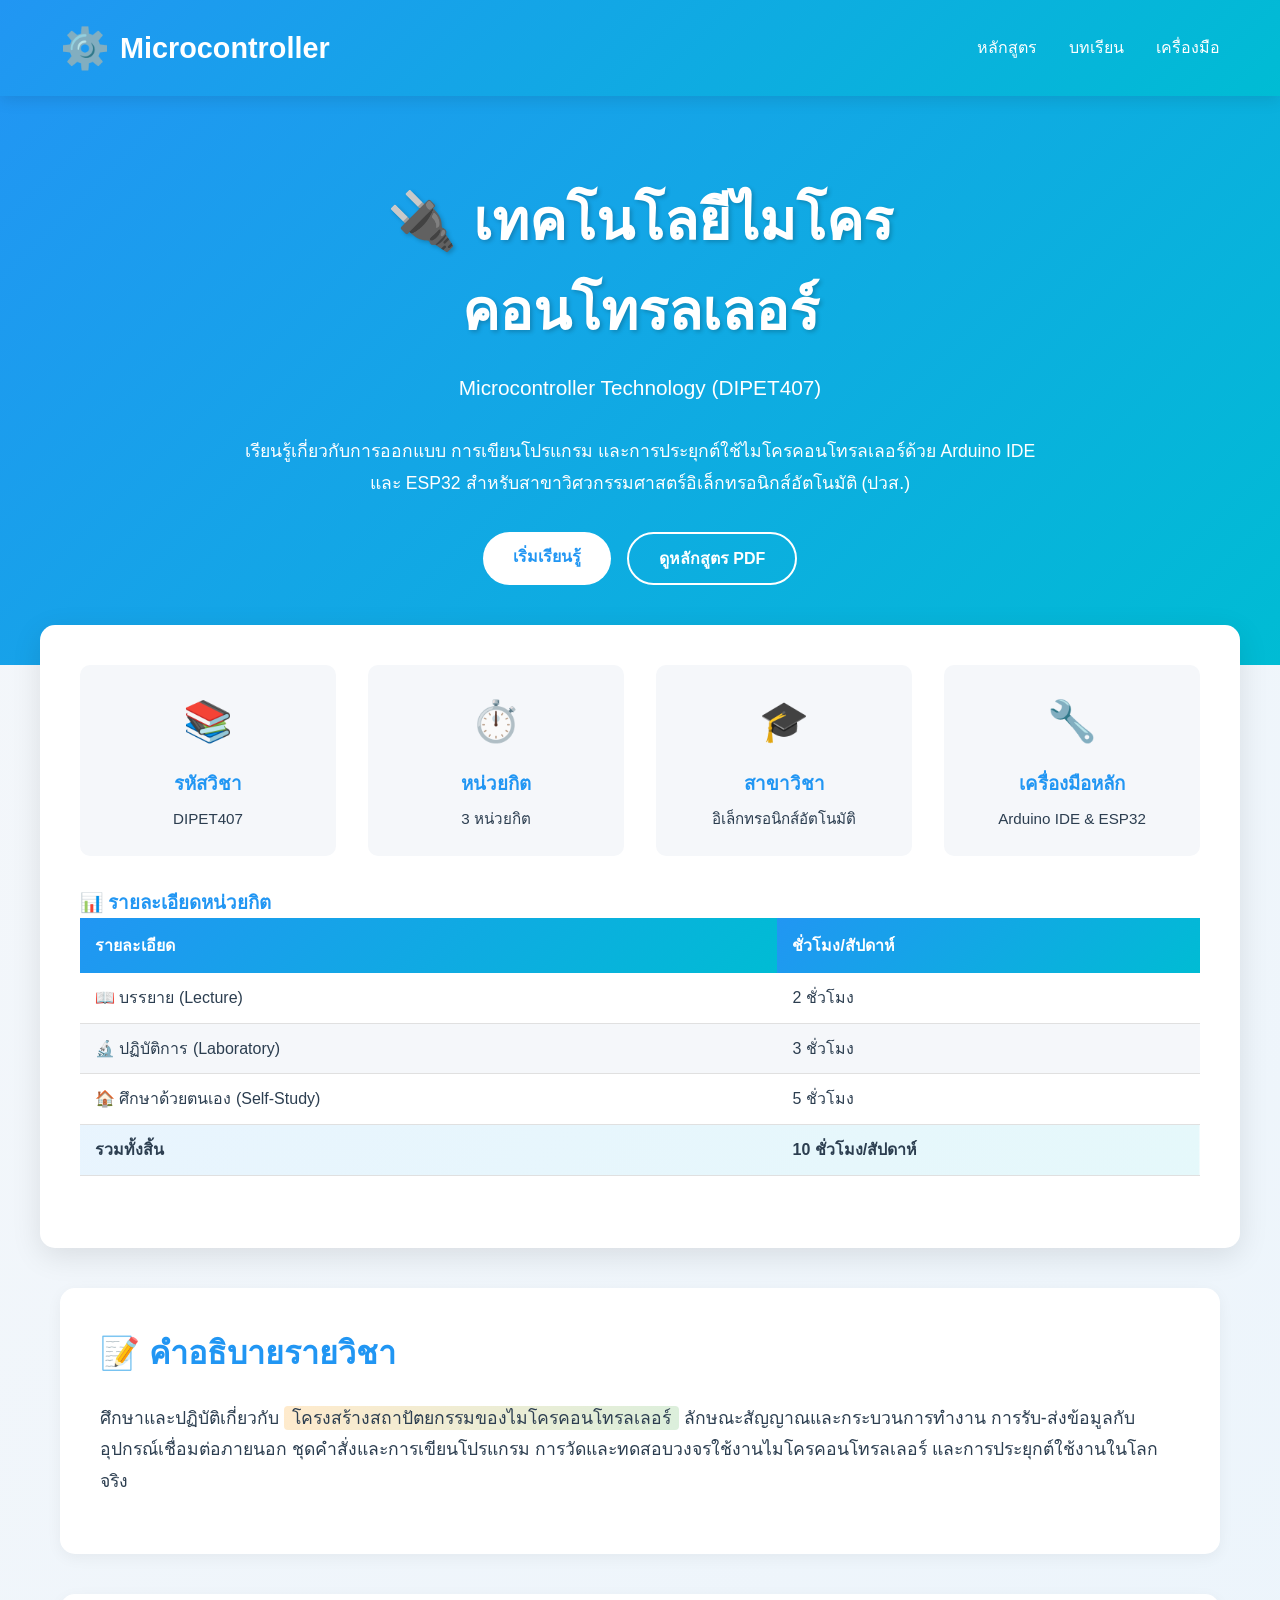
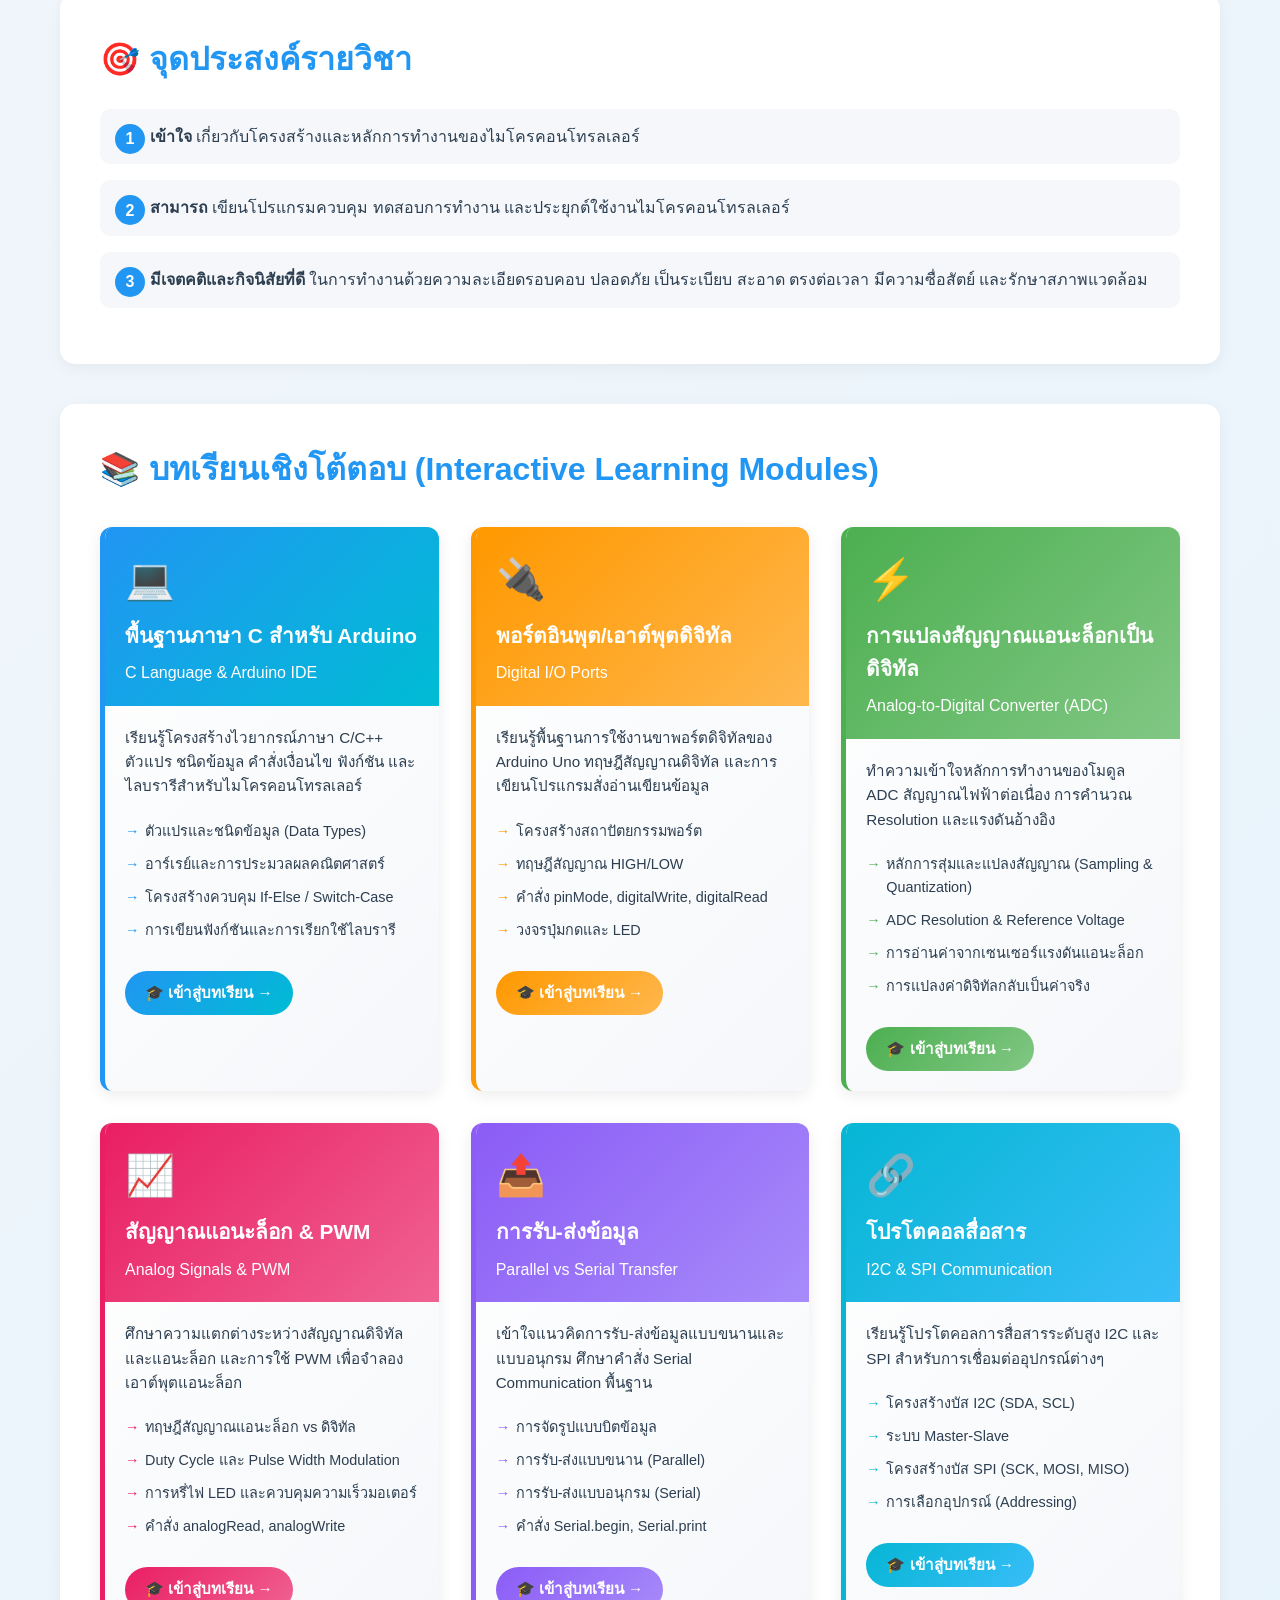
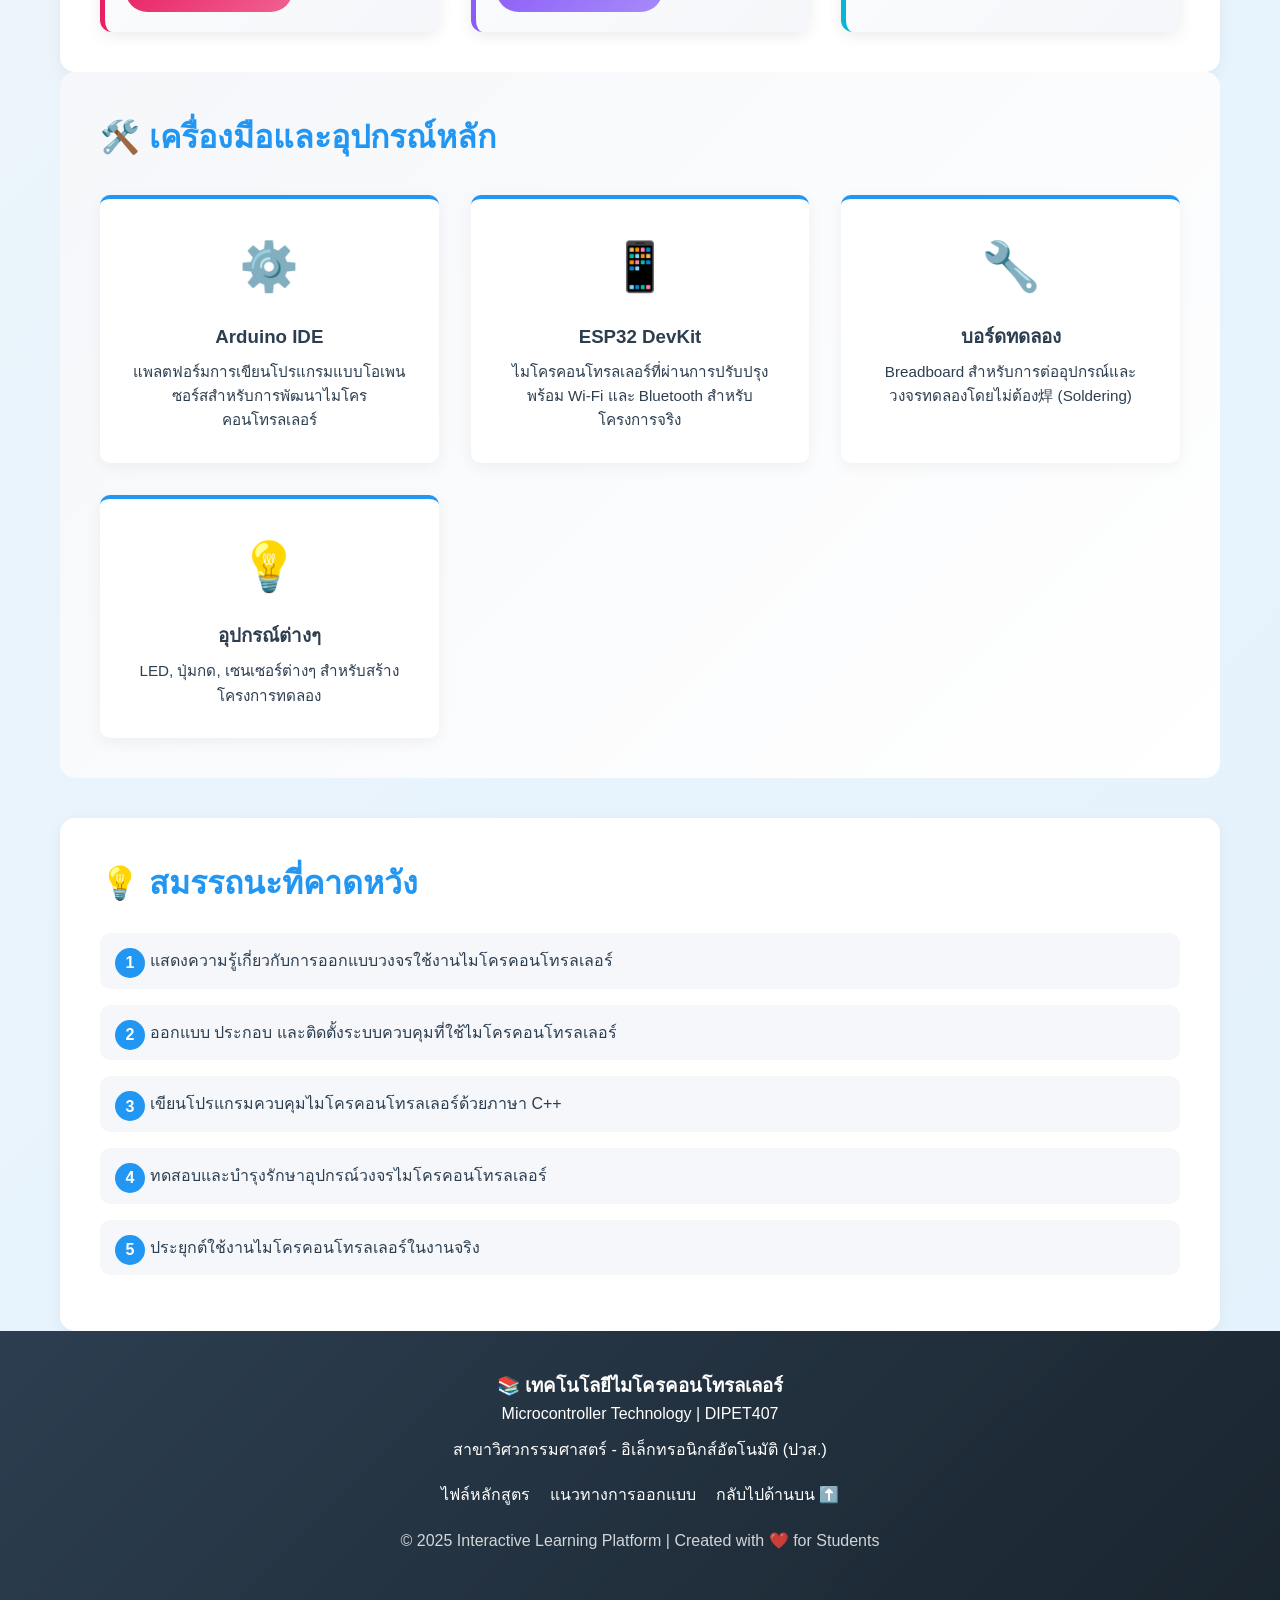
==== index.html @ 6e4a413e "Update root index.html with all modules, add vercel.json and untracked module files" ====
<!DOCTYPE html>
<html lang="th">
<head>
    <meta charset="UTF-8">
    <meta name="viewport" content="width=device-width, initial-scale=1.0">
    <title>เทคโนโลยีไมโครคอนโทรลเลอร์ - Microcontroller Technology</title>
    <style>
        * {
            margin: 0;
            padding: 0;
            box-sizing: border-box;
        }

        :root {
            --primary-color: #2196F3;
            --secondary-color: #FF9800;
            --tertiary-color: #4CAF50;
            --light-bg: #F5F7FA;
            --white: #FFFFFF;
            --dark-text: #2C3E50;
            --accent-1: #00BCD4;
            --accent-2: #E91E63;
        }

        body {
            font-family: 'Segoe UI', Tahoma, Geneva, Verdana, sans-serif;
            background: linear-gradient(135deg, #F5F7FA 0%, #E3F2FD 100%);
            color: var(--dark-text);
            line-height: 1.6;
            overflow-x: hidden;
        }

        /* Header Navigation */
        header {
            background: linear-gradient(135deg, var(--primary-color) 0%, var(--accent-1) 100%);
            color: var(--white);
            padding: 1rem 0;
            box-shadow: 0 4px 15px rgba(0, 0, 0, 0.1);
            position: sticky;
            top: 0;
            z-index: 100;
            animation: slideDown 0.6s ease-out;
        }

        @keyframes slideDown {
            from {
                opacity: 0;
                transform: translateY(-30px);
            }
            to {
                opacity: 1;
                transform: translateY(0);
            }
        }

        nav {
            max-width: 1200px;
            margin: 0 auto;
            padding: 0 20px;
            display: flex;
            justify-content: space-between;
            align-items: center;
        }

        .logo {
            font-size: 1.8rem;
            font-weight: bold;
            display: flex;
            align-items: center;
            gap: 10px;
        }

        .logo-icon {
            font-size: 2.5rem;
        }

        nav ul {
            list-style: none;
            display: flex;
            gap: 2rem;
        }

        nav a {
            color: var(--white);
            text-decoration: none;
            transition: opacity 0.3s ease;
            font-weight: 500;
        }

        nav a:hover {
            opacity: 0.8;
        }

        /* Hero Section */
        .hero {
            background: linear-gradient(135deg, var(--primary-color) 0%, var(--accent-1) 100%);
            color: var(--white);
            padding: 80px 20px;
            text-align: center;
            animation: fadeIn 0.8s ease-out;
        }

        @keyframes fadeIn {
            from {
                opacity: 0;
            }
            to {
                opacity: 1;
            }
        }

        .hero-content {
            max-width: 800px;
            margin: 0 auto;
        }

        .hero h1 {
            font-size: 3.5rem;
            margin-bottom: 1rem;
            text-shadow: 2px 2px 4px rgba(0, 0, 0, 0.2);
            animation: slideInUp 0.8s ease-out;
        }

        @keyframes slideInUp {
            from {
                opacity: 0;
                transform: translateY(30px);
            }
            to {
                opacity: 1;
                transform: translateY(0);
            }
        }

        .hero-subtitle {
            font-size: 1.3rem;
            margin-bottom: 2rem;
            opacity: 0.95;
            animation: slideInUp 0.8s ease-out 0.2s both;
        }

        .hero-description {
            font-size: 1.1rem;
            margin-bottom: 2rem;
            opacity: 0.9;
            animation: slideInUp 0.8s ease-out 0.4s both;
            line-height: 1.8;
        }

        .cta-buttons {
            display: flex;
            gap: 1rem;
            justify-content: center;
            flex-wrap: wrap;
            animation: slideInUp 0.8s ease-out 0.6s both;
        }

        .btn {
            padding: 12px 30px;
            font-size: 1rem;
            border: none;
            border-radius: 50px;
            cursor: pointer;
            text-decoration: none;
            font-weight: 600;
            transition: all 0.3s ease;
            display: inline-block;
        }

        .btn-primary {
            background: var(--white);
            color: var(--primary-color);
        }

        .btn-primary:hover {
            transform: translateY(-3px);
            box-shadow: 0 8px 20px rgba(0, 0, 0, 0.2);
        }

        .btn-secondary {
            background: transparent;
            color: var(--white);
            border: 2px solid var(--white);
        }

        .btn-secondary:hover {
            background: var(--white);
            color: var(--primary-color);
            transform: translateY(-3px);
        }

        /* Course Info Section */
        .course-info {
            max-width: 1200px;
            margin: -40px auto 40px;
            padding: 40px;
            background: var(--white);
            border-radius: 15px;
            box-shadow: 0 8px 30px rgba(0, 0, 0, 0.1);
            animation: slideInUp 0.8s ease-out 0.3s both;
        }

        .info-grid {
            display: grid;
            grid-template-columns: repeat(auto-fit, minmax(200px, 1fr));
            gap: 2rem;
            margin-bottom: 2rem;
        }

        .info-card {
            text-align: center;
            padding: 1.5rem;
            background: var(--light-bg);
            border-radius: 10px;
            transition: all 0.3s ease;
        }

        .info-card:hover {
            transform: translateY(-5px);
            box-shadow: 0 8px 20px rgba(33, 150, 243, 0.15);
        }

        .info-card-icon {
            font-size: 2.5rem;
            margin-bottom: 1rem;
        }

        .info-card h3 {
            color: var(--primary-color);
            margin-bottom: 0.5rem;
        }

        .info-card p {
            color: var(--dark-text);
            font-size: 0.95rem;
        }

        /* Course Description */
        .course-description {
            background: var(--white);
            padding: 40px;
            margin-bottom: 40px;
            border-radius: 15px;
            box-shadow: 0 4px 15px rgba(0, 0, 0, 0.05);
            animation: slideInUp 0.8s ease-out 0.4s both;
        }

        .section-title {
            font-size: 2rem;
            color: var(--primary-color);
            margin-bottom: 1.5rem;
            display: flex;
            align-items: center;
            gap: 10px;
        }

        .course-description p {
            font-size: 1.1rem;
            line-height: 1.8;
            margin-bottom: 1rem;
            color: var(--dark-text);
        }

        .highlight {
            background: linear-gradient(120deg, rgba(255, 152, 0, 0.2), rgba(76, 175, 80, 0.2));
            padding: 2px 8px;
            border-radius: 4px;
            font-weight: 500;
        }

        /* Credit Table */
        .credit-table {
            width: 100%;
            margin-bottom: 2rem;
            border-collapse: collapse;
            background: var(--white);
        }

        .credit-table th {
            background: linear-gradient(135deg, var(--primary-color) 0%, var(--accent-1) 100%);
            color: var(--white);
            padding: 15px;
            text-align: left;
            font-weight: 600;
        }

        .credit-table td {
            padding: 12px 15px;
            border-bottom: 1px solid #E0E0E0;
        }

        .credit-table tr:hover {
            background: var(--light-bg);
        }

        .credit-table tr:nth-child(even) {
            background: var(--light-bg);
        }

        /* Modules Section */
        .modules-section {
            background: var(--white);
            padding: 40px;
            border-radius: 15px;
            box-shadow: 0 4px 15px rgba(0, 0, 0, 0.05);
            animation: slideInUp 0.8s ease-out 0.5s both;
        }

        .modules-grid {
            display: grid;
            grid-template-columns: repeat(auto-fit, minmax(280px, 1fr));
            gap: 2rem;
            margin-top: 2rem;
        }

        .module-card {
            background: linear-gradient(135deg, var(--white) 0%, var(--light-bg) 100%);
            border-radius: 12px;
            overflow: hidden;
            box-shadow: 0 4px 15px rgba(0, 0, 0, 0.08);
            transition: all 0.3s ease;
            border-left: 5px solid var(--primary-color);
        }

        .module-card:nth-child(2) {
            border-left-color: var(--secondary-color);
        }

        .module-card:nth-child(3) {
            border-left-color: var(--tertiary-color);
        }

        .module-card:nth-child(4) {
            border-left-color: var(--accent-2);
        }

        .module-card:nth-child(5) {
            border-left-color: #8b5cf6;
        }

        .module-card:nth-child(6) {
            border-left-color: #06b6d4;
        }

        .module-card:hover {
            transform: translateY(-10px);
            box-shadow: 0 12px 30px rgba(0, 0, 0, 0.15);
        }

        .module-header {
            padding: 20px;
            background: linear-gradient(135deg, var(--primary-color) 0%, var(--accent-1) 100%);
            color: var(--white);
        }

        .module-card:nth-child(2) .module-header {
            background: linear-gradient(135deg, var(--secondary-color) 0%, #FFB74D 100%);
        }

        .module-card:nth-child(3) .module-header {
            background: linear-gradient(135deg, var(--tertiary-color) 0%, #81C784 100%);
        }

        .module-card:nth-child(4) .module-header {
            background: linear-gradient(135deg, var(--accent-2) 0%, #F06292 100%);
        }

        .module-card:nth-child(5) .module-header {
            background: linear-gradient(135deg, #8b5cf6 0%, #a78bfa 100%);
        }

        .module-card:nth-child(6) .module-header {
            background: linear-gradient(135deg, #06b6d4 0%, #38bdf8 100%);
        }

        .module-icon {
            font-size: 2.5rem;
            margin-bottom: 0.5rem;
        }

        .module-header h3 {
            font-size: 1.3rem;
            margin-bottom: 0.5rem;
        }

        .module-body {
            padding: 20px;
        }

        .module-description {
            color: var(--dark-text);
            margin-bottom: 1rem;
            font-size: 0.95rem;
            line-height: 1.6;
        }

        .module-topics {
            list-style: none;
            margin-bottom: 1.5rem;
        }

        .module-topics li {
            padding: 5px 0;
            color: var(--dark-text);
            font-size: 0.9rem;
            padding-left: 20px;
            position: relative;
        }

        .module-topics li:before {
            content: "→";
            position: absolute;
            left: 0;
            color: var(--primary-color);
            font-weight: bold;
        }

        .module-card:nth-child(2) .module-topics li:before {
            color: var(--secondary-color);
        }

        .module-card:nth-child(3) .module-topics li:before {
            color: var(--tertiary-color);
        }

        .module-card:nth-child(4) .module-topics li:before {
            color: var(--accent-2);
        }

        .module-card:nth-child(5) .module-topics li:before {
            color: #8b5cf6;
        }

        .module-card:nth-child(6) .module-topics li:before {
            color: #06b6d4;
        }

        .module-link {
            display: inline-block;
            padding: 10px 20px;
            background: linear-gradient(135deg, var(--primary-color) 0%, var(--accent-1) 100%);
            color: var(--white);
            text-decoration: none;
            border-radius: 25px;
            transition: all 0.3s ease;
            font-weight: 600;
            font-size: 0.95rem;
        }

        .module-card:nth-child(2) .module-link {
            background: linear-gradient(135deg, var(--secondary-color) 0%, #FFB74D 100%);
        }

        .module-card:nth-child(3) .module-link {
            background: linear-gradient(135deg, var(--tertiary-color) 0%, #81C784 100%);
        }

        .module-card:nth-child(4) .module-link {
            background: linear-gradient(135deg, var(--accent-2) 0%, #F06292 100%);
        }

        .module-card:nth-child(5) .module-link {
            background: linear-gradient(135deg, #8b5cf6 0%, #a78bfa 100%);
        }

        .module-card:nth-child(6) .module-link {
            background: linear-gradient(135deg, #06b6d4 0%, #38bdf8 100%);
        }

        .module-link:hover {
            transform: translateX(5px);
            box-shadow: 0 5px 15px rgba(0, 0, 0, 0.2);
        }

        /* Objectives Section */
        .objectives-section {
            background: var(--white);
            padding: 40px;
            margin-bottom: 40px;
            border-radius: 15px;
            box-shadow: 0 4px 15px rgba(0, 0, 0, 0.05);
            animation: slideInUp 0.8s ease-out 0.6s both;
        }

        .objectives-list {
            list-style: none;
        }

        .objectives-list li {
            padding: 15px;
            margin-bottom: 1rem;
            background: var(--light-bg);
            border-radius: 10px;
            padding-left: 50px;
            position: relative;
            transition: all 0.3s ease;
        }

        .objectives-list li:hover {
            background: #E1F5FE;
            transform: translateX(10px);
        }

        .objectives-list li:before {
            content: counter(item);
            counter-increment: item;
            position: absolute;
            left: 15px;
            top: 15px;
            background: var(--primary-color);
            color: var(--white);
            width: 30px;
            height: 30px;
            border-radius: 50%;
            display: flex;
            align-items: center;
            justify-content: center;
            font-weight: bold;
        }

        .objectives-list {
            counter-reset: item;
        }

        /* Tools Section */
        .tools-section {
            background: linear-gradient(135deg, var(--light-bg) 0%, var(--white) 100%);
            padding: 40px;
            border-radius: 15px;
            margin-bottom: 40px;
            animation: slideInUp 0.8s ease-out 0.7s both;
        }

        .tools-grid {
            display: grid;
            grid-template-columns: repeat(auto-fit, minmax(250px, 1fr));
            gap: 2rem;
            margin-top: 2rem;
        }

        .tool-item {
            background: var(--white);
            padding: 30px;
            border-radius: 10px;
            text-align: center;
            box-shadow: 0 4px 15px rgba(0, 0, 0, 0.05);
            transition: all 0.3s ease;
            border-top: 4px solid var(--primary-color);
        }

        .tool-item:hover {
            transform: translateY(-8px);
            box-shadow: 0 12px 30px rgba(33, 150, 243, 0.2);
        }

        .tool-icon {
            font-size: 3rem;
            margin-bottom: 1rem;
        }

        .tool-item h3 {
            color: var(--dark-text);
            margin-bottom: 0.5rem;
        }

        .tool-item p {
            color: var(--dark-text);
            font-size: 0.95rem;
        }

        /* Footer */
        footer {
            background: linear-gradient(135deg, var(--dark-text) 0%, #1A252F 100%);
            color: var(--white);
            padding: 40px 20px;
            text-align: center;
            animation: slideUp 0.6s ease-out 0.8s both;
        }

        @keyframes slideUp {
            from {
                opacity: 0;
                transform: translateY(30px);
            }
            to {
                opacity: 1;
                transform: translateY(0);
            }
        }

        .footer-content {
            max-width: 1200px;
            margin: 0 auto;
        }

        .footer-content p {
            margin-bottom: 10px;
        }

        .footer-links {
            margin-top: 20px;
            display: flex;
            gap: 20px;
            justify-content: center;
            flex-wrap: wrap;
        }

        .footer-links a {
            color: var(--white);
            text-decoration: none;
            transition: opacity 0.3s ease;
        }

        .footer-links a:hover {
            opacity: 0.7;
        }

        /* Pulse Animation for CTA */
        @keyframes pulse {
            0% {
                box-shadow: 0 0 0 0 rgba(33, 150, 243, 0.7);
            }
            70% {
                box-shadow: 0 0 0 10px rgba(33, 150, 243, 0);
            }
            100% {
                box-shadow: 0 0 0 0 rgba(33, 150, 243, 0);
            }
        }

        /* Responsive Design */
        @media (max-width: 768px) {
            .hero h1 {
                font-size: 2.5rem;
            }

            .hero-subtitle {
                font-size: 1.1rem;
            }

            nav ul {
                gap: 1rem;
            }

            .cta-buttons {
                flex-direction: column;
                align-items: center;
            }

            .btn {
                width: 100%;
                max-width: 300px;
            }

            .course-info {
                margin: -30px 20px 30px;
                padding: 20px;
            }

            .info-grid {
                grid-template-columns: 1fr;
                gap: 1rem;
            }

            .credit-table {
                font-size: 0.9rem;
            }

            .credit-table th,
            .credit-table td {
                padding: 10px;
            }

            .modules-grid {
                grid-template-columns: 1fr;
            }

            .module-card {
                margin-bottom: 1rem;
            }

            .section-title {
                font-size: 1.5rem;
            }

            .hero {
                padding: 50px 20px;
            }

            .course-description,
            .modules-section,
            .objectives-section,
            .tools-section {
                padding: 20px;
            }
        }

        @media (max-width: 480px) {
            .hero h1 {
                font-size: 2rem;
            }

            .logo {
                font-size: 1.3rem;
            }

            .logo-icon {
                font-size: 1.8rem;
            }

            nav ul {
                gap: 0.5rem;
                font-size: 0.9rem;
            }

            .hero-description {
                font-size: 1rem;
            }

            .info-grid {
                grid-template-columns: 1fr;
            }

            .modules-grid {
                grid-template-columns: 1fr;
            }

            .tools-grid {
                grid-template-columns: 1fr;
            }

            .section-title {
                font-size: 1.3rem;
            }
        }

        /* Loading Animation */
        @keyframes float {
            0%, 100% {
                transform: translateY(0px);
            }
            50% {
                transform: translateY(-20px);
            }
        }

        .floating {
            animation: float 3s ease-in-out infinite;
        }
    </style>
</head>
<body>
    <!-- Header Navigation -->
    <header>
        <nav>
            <div class="logo">
                <span class="logo-icon">⚙️</span>
                <span>Microcontroller</span>
            </div>
            <ul>
                <li><a href="#courses">หลักสูตร</a></li>
                <li><a href="#modules">บทเรียน</a></li>
                <li><a href="#tools">เครื่องมือ</a></li>
            </ul>
        </nav>
    </header>

    <!-- Hero Section -->
    <section class="hero">
        <div class="hero-content">
            <h1>🔌 เทคโนโลยีไมโครคอนโทรลเลอร์</h1>
            <p class="hero-subtitle">Microcontroller Technology (DIPET407)</p>
            <p class="hero-description">
                เรียนรู้เกี่ยวกับการออกแบบ การเขียนโปรแกรม และการประยุกต์ใช้ไมโครคอนโทรลเลอร์ด้วย Arduino IDE และ ESP32 สำหรับสาขาวิศวกรรมศาสตร์อิเล็กทรอนิกส์อัตโนมัติ (ปวส.)
            </p>
            <div class="cta-buttons">
                <a href="#modules" class="btn btn-primary">เริ่มเรียนรู้</a>
                <a href="Couse.pdf" class="btn btn-secondary">ดูหลักสูตร PDF</a>
            </div>
        </div>
    </section>

    <!-- Course Info Card -->
    <section class="course-info" id="courses">
        <div class="info-grid">
            <div class="info-card">
                <div class="info-card-icon">📚</div>
                <h3>รหัสวิชา</h3>
                <p>DIPET407</p>
            </div>
            <div class="info-card">
                <div class="info-card-icon">⏱️</div>
                <h3>หน่วยกิต</h3>
                <p>3 หน่วยกิต</p>
            </div>
            <div class="info-card">
                <div class="info-card-icon">🎓</div>
                <h3>สาขาวิชา</h3>
                <p>อิเล็กทรอนิกส์อัตโนมัติ</p>
            </div>
            <div class="info-card">
                <div class="info-card-icon">🔧</div>
                <h3>เครื่องมือหลัก</h3>
                <p>Arduino IDE & ESP32</p>
            </div>
        </div>

        <!-- Credit Table -->
        <h3 style="margin-top: 2rem; color: var(--primary-color);">📊 รายละเอียดหน่วยกิต</h3>
        <table class="credit-table">
            <thead>
                <tr>
                    <th>รายละเอียด</th>
                    <th>ชั่วโมง/สัปดาห์</th>
                </tr>
            </thead>
            <tbody>
                <tr>
                    <td>📖 บรรยาย (Lecture)</td>
                    <td>2 ชั่วโมง</td>
                </tr>
                <tr>
                    <td>🔬 ปฏิบัติการ (Laboratory)</td>
                    <td>3 ชั่วโมง</td>
                </tr>
                <tr>
                    <td>🏠 ศึกษาด้วยตนเอง (Self-Study)</td>
                    <td>5 ชั่วโมง</td>
                </tr>
                <tr style="font-weight: bold; background: linear-gradient(135deg, rgba(33, 150, 243, 0.1) 0%, rgba(0, 188, 212, 0.1) 100%);">
                    <td>รวมทั้งสิ้น</td>
                    <td>10 ชั่วโมง/สัปดาห์</td>
                </tr>
            </tbody>
        </table>
    </section>

    <!-- Course Description -->
    <div style="max-width: 1200px; margin: 0 auto; padding: 0 20px;">
        <section class="course-description">
            <h2 class="section-title">📝 คำอธิบายรายวิชา</h2>
            <p>
                ศึกษาและปฏิบัติเกี่ยวกับ <span class="highlight">โครงสร้างสถาปัตยกรรมของไมโครคอนโทรลเลอร์</span> ลักษณะสัญญาณและกระบวนการทำงาน การรับ-ส่งข้อมูลกับอุปกรณ์เชื่อมต่อภายนอก ชุดคำสั่งและการเขียนโปรแกรม การวัดและทดสอบวงจรใช้งานไมโครคอนโทรลเลอร์ และการประยุกต์ใช้งานในโลกจริง
            </p>
        </section>

        <!-- Course Objectives -->
        <section class="objectives-section">
            <h2 class="section-title">🎯 จุดประสงค์รายวิชา</h2>
            <ul class="objectives-list">
                <li><strong>เข้าใจ</strong> เกี่ยวกับโครงสร้างและหลักการทำงานของไมโครคอนโทรลเลอร์</li>
                <li><strong>สามารถ</strong> เขียนโปรแกรมควบคุม ทดสอบการทำงาน และประยุกต์ใช้งานไมโครคอนโทรลเลอร์</li>
                <li><strong>มีเจตคติและกิจนิสัยที่ดี</strong> ในการทำงานด้วยความละเอียดรอบคอบ ปลอดภัย เป็นระเบียบ สะอาด ตรงต่อเวลา มีความซื่อสัตย์ และรักษาสภาพแวดล้อม</li>
            </ul>
        </section>

        <!-- Learning Modules -->
        <section class="modules-section" id="modules">
            <h2 class="section-title">📚 บทเรียนเชิงโต้ตอบ (Interactive Learning Modules)</h2>
            <div class="modules-grid">
                <!-- Module 1 -->
                <div class="module-card">
                    <div class="module-header">
                        <div class="module-icon">💻</div>
                        <h3>พื้นฐานภาษา C สำหรับ Arduino</h3>
                        <p>C Language & Arduino IDE</p>
                    </div>
                    <div class="module-body">
                        <p class="module-description">เรียนรู้โครงสร้างไวยากรณ์ภาษา C/C++ ตัวแปร ชนิดข้อมูล คำสั่งเงื่อนไข ฟังก์ชัน และไลบรารีสำหรับไมโครคอนโทรลเลอร์</p>
                        <ul class="module-topics">
                            <li>ตัวแปรและชนิดข้อมูล (Data Types)</li>
                            <li>อาร์เรย์และการประมวลผลคณิตศาสตร์</li>
                            <li>โครงสร้างควบคุม If-Else / Switch-Case</li>
                            <li>การเขียนฟังก์ชันและการเรียกใช้ไลบรารี</li>
                        </ul>
                        <a href="C_And_Arduino/index.html" class="module-link">🎓 เข้าสู่บทเรียน →</a>
                    </div>
                </div>

                <!-- Module 2 -->
                <div class="module-card">
                    <div class="module-header">
                        <div class="module-icon">🔌</div>
                        <h3>พอร์ตอินพุต/เอาต์พุตดิจิทัล</h3>
                        <p>Digital I/O Ports</p>
                    </div>
                    <div class="module-body">
                        <p class="module-description">เรียนรู้พื้นฐานการใช้งานขาพอร์ตดิจิทัลของ Arduino Uno ทฤษฎีสัญญาณดิจิทัล และการเขียนโปรแกรมสั่งอ่านเขียนข้อมูล</p>
                        <ul class="module-topics">
                            <li>โครงสร้างสถาปัตยกรรมพอร์ต</li>
                            <li>ทฤษฎีสัญญาณ HIGH/LOW</li>
                            <li>คำสั่ง pinMode, digitalWrite, digitalRead</li>
                            <li>วงจรปุ่มกดและ LED</li>
                        </ul>
                        <a href="IOPorts/index.html" class="module-link">🎓 เข้าสู่บทเรียน →</a>
                    </div>
                </div>

                <!-- Module 3 -->
                <div class="module-card">
                    <div class="module-header">
                        <div class="module-icon">⚡</div>
                        <h3>การแปลงสัญญาณแอนะล็อกเป็นดิจิทัล</h3>
                        <p>Analog-to-Digital Converter (ADC)</p>
                    </div>
                    <div class="module-body">
                        <p class="module-description">ทำความเข้าใจหลักการทำงานของโมดูล ADC สัญญาณไฟฟ้าต่อเนื่อง การคำนวณ Resolution และแรงดันอ้างอิง</p>
                        <ul class="module-topics">
                            <li>หลักการสุ่มและแปลงสัญญาณ (Sampling & Quantization)</li>
                            <li>ADC Resolution & Reference Voltage</li>
                            <li>การอ่านค่าจากเซนเซอร์แรงดันแอนะล็อก</li>
                            <li>การแปลงค่าดิจิทัลกลับเป็นค่าจริง</li>
                        </ul>
                        <a href="ADC/index.html" class="module-link">🎓 เข้าสู่บทเรียน →</a>
                    </div>
                </div>

                <!-- Module 4 -->
                <div class="module-card">
                    <div class="module-header">
                        <div class="module-icon">📈</div>
                        <h3>สัญญาณแอนะล็อก & PWM</h3>
                        <p>Analog Signals & PWM</p>
                    </div>
                    <div class="module-body">
                        <p class="module-description">ศึกษาความแตกต่างระหว่างสัญญาณดิจิทัลและแอนะล็อก และการใช้ PWM เพื่อจำลองเอาต์พุตแอนะล็อก</p>
                        <ul class="module-topics">
                            <li>ทฤษฎีสัญญาณแอนะล็อก vs ดิจิทัล</li>
                            <li>Duty Cycle และ Pulse Width Modulation</li>
                            <li>การหรี่ไฟ LED และควบคุมความเร็วมอเตอร์</li>
                            <li>คำสั่ง analogRead, analogWrite</li>
                        </ul>
                        <a href="AnalogPWM/index.html" class="module-link">🎓 เข้าสู่บทเรียน →</a>
                    </div>
                </div>

                <!-- Module 5 -->
                <div class="module-card">
                    <div class="module-header">
                        <div class="module-icon">📤</div>
                        <h3>การรับ-ส่งข้อมูล</h3>
                        <p>Parallel vs Serial Transfer</p>
                    </div>
                    <div class="module-body">
                        <p class="module-description">เข้าใจแนวคิดการรับ-ส่งข้อมูลแบบขนานและแบบอนุกรม ศึกษาคำสั่ง Serial Communication พื้นฐาน</p>
                        <ul class="module-topics">
                            <li>การจัดรูปแบบบิตข้อมูล</li>
                            <li>การรับ-ส่งแบบขนาน (Parallel)</li>
                            <li>การรับ-ส่งแบบอนุกรม (Serial)</li>
                            <li>คำสั่ง Serial.begin, Serial.print</li>
                        </ul>
                        <a href="DataTransfer/index.html" class="module-link">🎓 เข้าสู่บทเรียน →</a>
                    </div>
                </div>

                <!-- Module 6 -->
                <div class="module-card">
                    <div class="module-header">
                        <div class="module-icon">🔗</div>
                        <h3>โปรโตคอลสื่อสาร</h3>
                        <p>I2C & SPI Communication</p>
                    </div>
                    <div class="module-body">
                        <p class="module-description">เรียนรู้โปรโตคอลการสื่อสารระดับสูง I2C และ SPI สำหรับการเชื่อมต่ออุปกรณ์ต่างๆ</p>
                        <ul class="module-topics">
                            <li>โครงสร้างบัส I2C (SDA, SCL)</li>
                            <li>ระบบ Master-Slave</li>
                            <li>โครงสร้างบัส SPI (SCK, MOSI, MISO)</li>
                            <li>การเลือกอุปกรณ์ (Addressing)</li>
                        </ul>
                        <a href="DataSerial/index.html" class="module-link">🎓 เข้าสู่บทเรียน →</a>
                    </div>
                </div>
            </div>
        </section>

        <!-- Tools Section -->
        <section class="tools-section" id="tools">
            <h2 class="section-title">🛠️ เครื่องมือและอุปกรณ์หลัก</h2>
            <div class="tools-grid">
                <div class="tool-item">
                    <div class="tool-icon">⚙️</div>
                    <h3>Arduino IDE</h3>
                    <p>แพลตฟอร์มการเขียนโปรแกรมแบบโอเพนซอร์สสำหรับการพัฒนาไมโครคอนโทรลเลอร์</p>
                </div>
                <div class="tool-item">
                    <div class="tool-icon">📱</div>
                    <h3>ESP32 DevKit</h3>
                    <p>ไมโครคอนโทรลเลอร์ที่ผ่านการปรับปรุง พร้อม Wi-Fi และ Bluetooth สำหรับโครงการจริง</p>
                </div>
                <div class="tool-item">
                    <div class="tool-icon">🔧</div>
                    <h3>บอร์ดทดลอง</h3>
                    <p>Breadboard สำหรับการต่ออุปกรณ์และวงจรทดลองโดยไม่ต้อง焊 (Soldering)</p>
                </div>
                <div class="tool-item">
                    <div class="tool-icon">💡</div>
                    <h3>อุปกรณ์ต่างๆ</h3>
                    <p>LED, ปุ่มกด, เซนเซอร์ต่างๆ สำหรับสร้างโครงการทดลอง</p>
                </div>
            </div>
        </section>

        <!-- Additional Resources -->
        <section class="objectives-section" style="margin-bottom: 0;">
            <h2 class="section-title">💡 สมรรถนะที่คาดหวัง</h2>
            <ul class="objectives-list">
                <li>แสดงความรู้เกี่ยวกับการออกแบบวงจรใช้งานไมโครคอนโทรลเลอร์</li>
                <li>ออกแบบ ประกอบ และติดตั้งระบบควบคุมที่ใช้ไมโครคอนโทรลเลอร์</li>
                <li>เขียนโปรแกรมควบคุมไมโครคอนโทรลเลอร์ด้วยภาษา C++</li>
                <li>ทดสอบและบำรุงรักษาอุปกรณ์วงจรไมโครคอนโทรลเลอร์</li>
                <li>ประยุกต์ใช้งานไมโครคอนโทรลเลอร์ในงานจริง</li>
            </ul>
        </section>
    </div>

    <!-- Footer -->
    <footer>
        <div class="footer-content">
            <h3>📚 เทคโนโลยีไมโครคอนโทรลเลอร์</h3>
            <p>Microcontroller Technology | DIPET407</p>
            <p>สาขาวิศวกรรมศาสตร์ - อิเล็กทรอนิกส์อัตโนมัติ (ปวส.)</p>
            <div class="footer-links">
                <a href="Couse.md">ไฟล์หลักสูตร</a>
                <a href="GEMINI.md">แนวทางการออกแบบ</a>
                <a href="#courses">กลับไปด้านบน ⬆️</a>
            </div>
            <p style="margin-top: 20px; opacity: 0.8;">© 2025 Interactive Learning Platform | Created with ❤️ for Students</p>
        </div>
    </footer>

    <script>
        // Smooth scrolling
        document.querySelectorAll('a[href^="#"]').forEach(anchor => {
            anchor.addEventListener('click', function (e) {
                const href = this.getAttribute('href');
                if (href !== '#') {
                    e.preventDefault();
                    const target = document.querySelector(href);
                    if (target) {
                        target.scrollIntoView({
                            behavior: 'smooth',
                            block: 'start'
                        });
                    }
                }
            });
        });

        // Add animation on scroll
        const observerOptions = {
            threshold: 0.1,
            rootMargin: '0px 0px -100px 0px'
        };

        const observer = new IntersectionObserver(function (entries) {
            entries.forEach(entry => {
                if (entry.isIntersecting) {
                    entry.target.style.opacity = '1';
                    entry.target.style.transform = 'translateY(0)';
                }
            });
        }, observerOptions);

        document.querySelectorAll('.module-card, .info-card').forEach(el => {
            el.style.opacity = '0';
            el.style.transform = 'translateY(20px)';
            el.style.transition = 'all 0.6s ease-out';
            observer.observe(el);
        });
    </script>
</body>
</html>
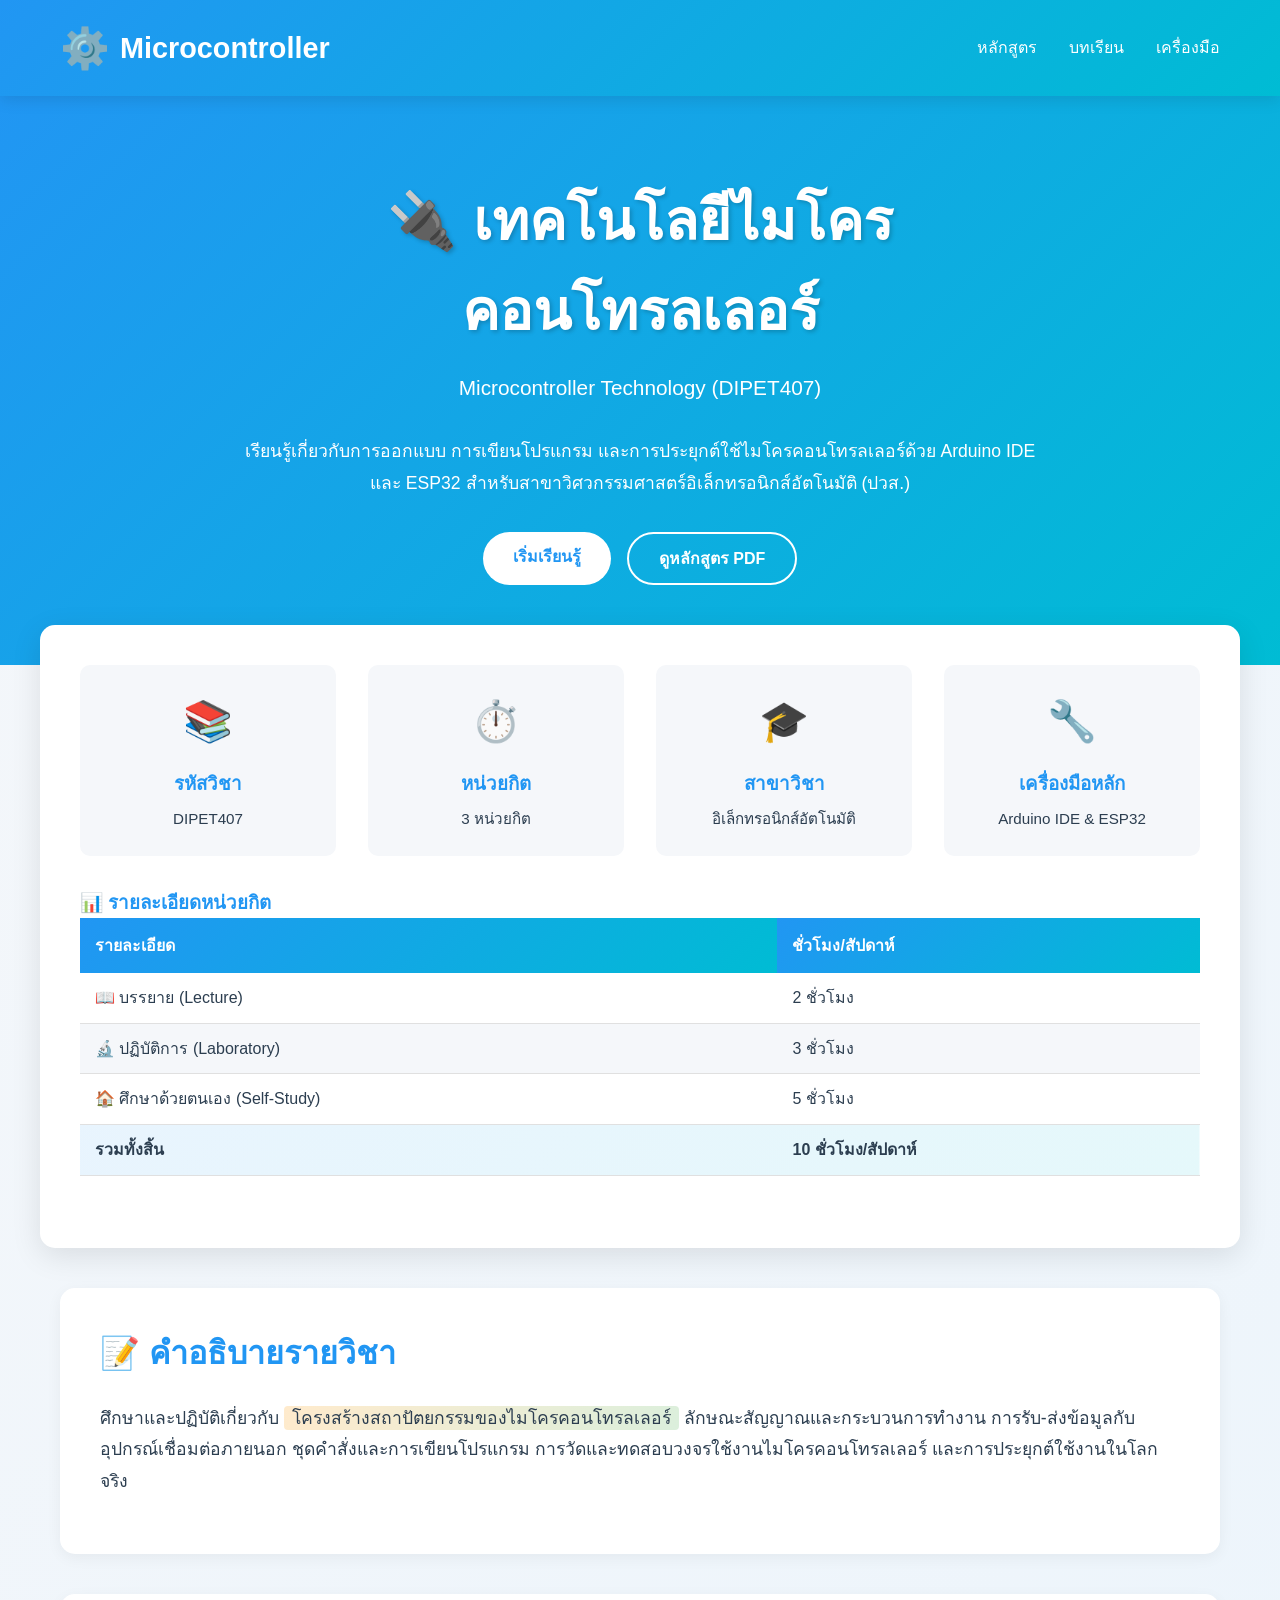
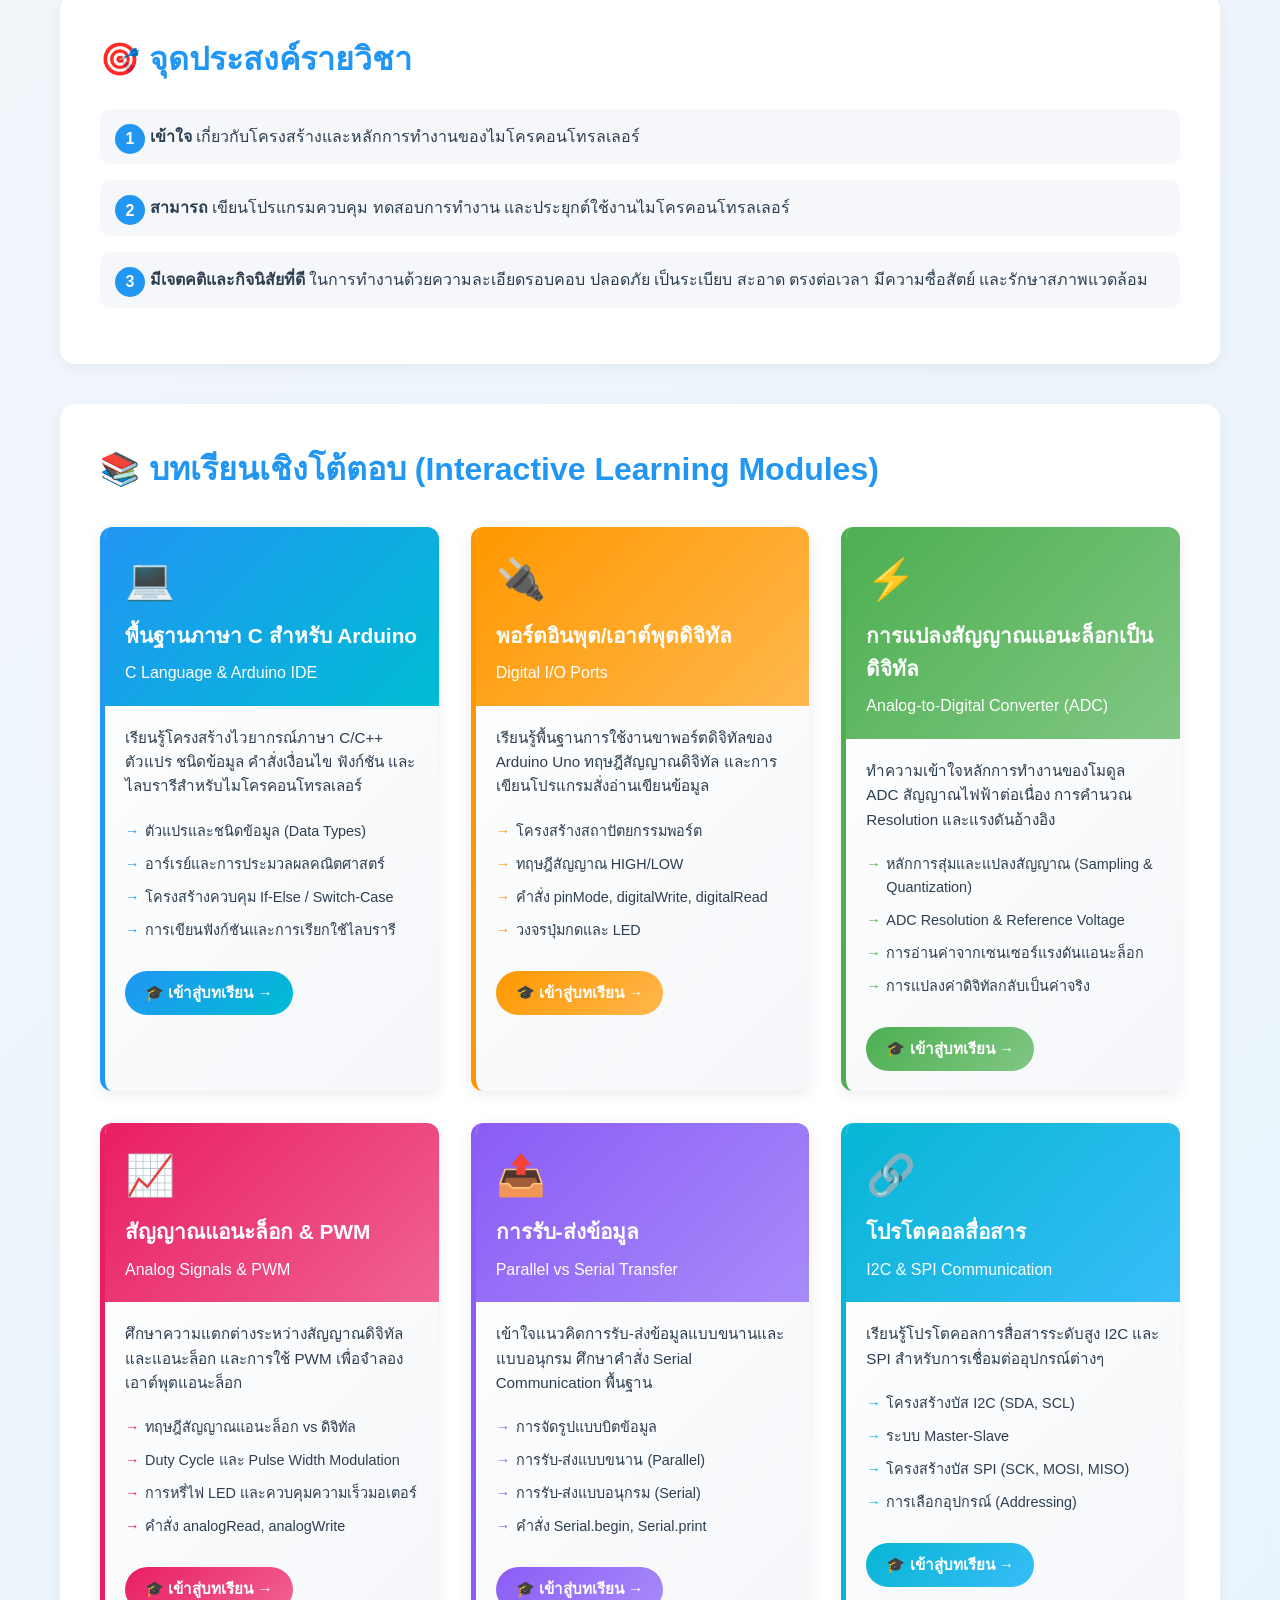
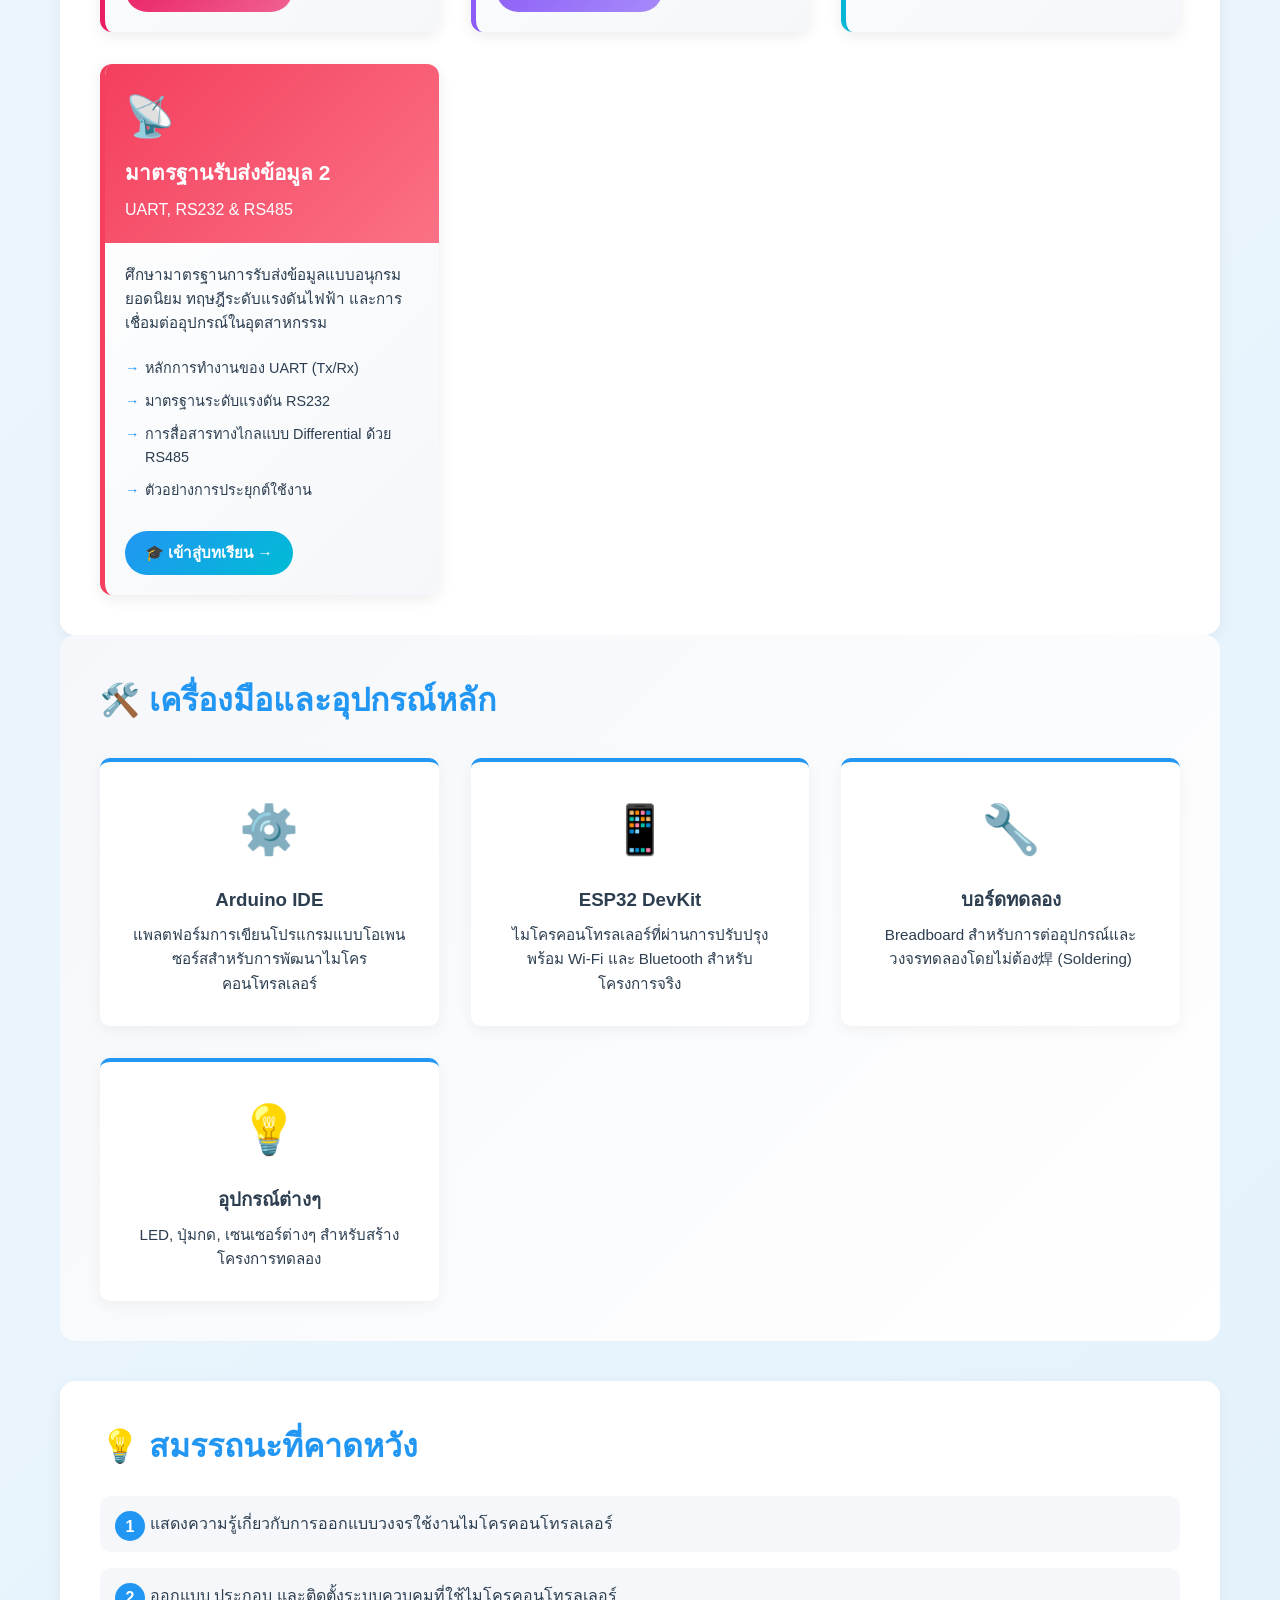
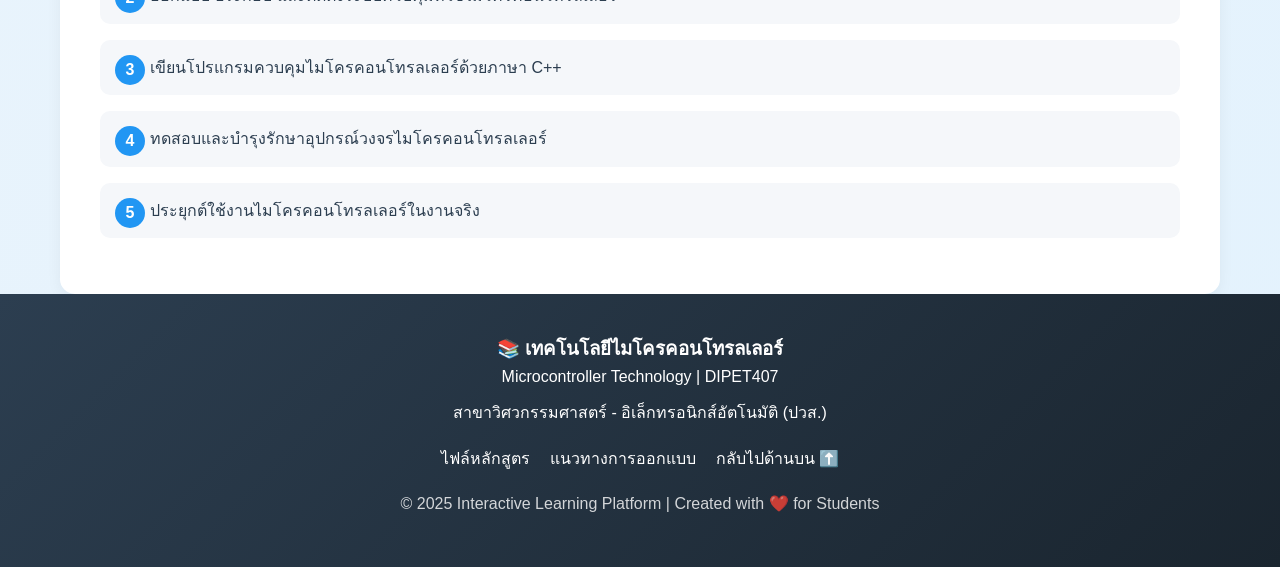
==== commit 9b72533b: "Add Data Serial 2 module (UART, RS232, RS485) with 30-question quiz" ====
--- a/index.html
+++ b/index.html
@@ -342,6 +342,10 @@
             border-left-color: #06b6d4;
         }
 
+        .module-card:nth-child(7) {
+            border-left-color: #f43f5e;
+        }
+
         .module-card:hover {
             transform: translateY(-10px);
             box-shadow: 0 12px 30px rgba(0, 0, 0, 0.15);
@@ -371,6 +375,10 @@
 
         .module-card:nth-child(6) .module-header {
             background: linear-gradient(135deg, #06b6d4 0%, #38bdf8 100%);
+        }
+
+        .module-card:nth-child(7) .module-header {
+            background: linear-gradient(135deg, #f43f5e 0%, #fb7185 100%);
         }
 
         .module-icon {
@@ -971,6 +979,25 @@
                         <a href="DataSerial/index.html" class="module-link">🎓 เข้าสู่บทเรียน →</a>
                     </div>
                 </div>
+
+                <!-- Module 7 -->
+                <div class="module-card">
+                    <div class="module-header">
+                        <div class="module-icon">📡</div>
+                        <h3>มาตรฐานรับส่งข้อมูล 2</h3>
+                        <p>UART, RS232 & RS485</p>
+                    </div>
+                    <div class="module-body">
+                        <p class="module-description">ศึกษามาตรฐานการรับส่งข้อมูลแบบอนุกรมยอดนิยม ทฤษฎีระดับแรงดันไฟฟ้า และการเชื่อมต่ออุปกรณ์ในอุตสาหกรรม</p>
+                        <ul class="module-topics">
+                            <li>หลักการทำงานของ UART (Tx/Rx)</li>
+                            <li>มาตรฐานระดับแรงดัน RS232</li>
+                            <li>การสื่อสารทางไกลแบบ Differential ด้วย RS485</li>
+                            <li>ตัวอย่างการประยุกต์ใช้งาน</li>
+                        </ul>
+                        <a href="DataSerial2/index.html" class="module-link">🎓 เข้าสู่บทเรียน →</a>
+                    </div>
+                </div>
             </div>
         </section>
 
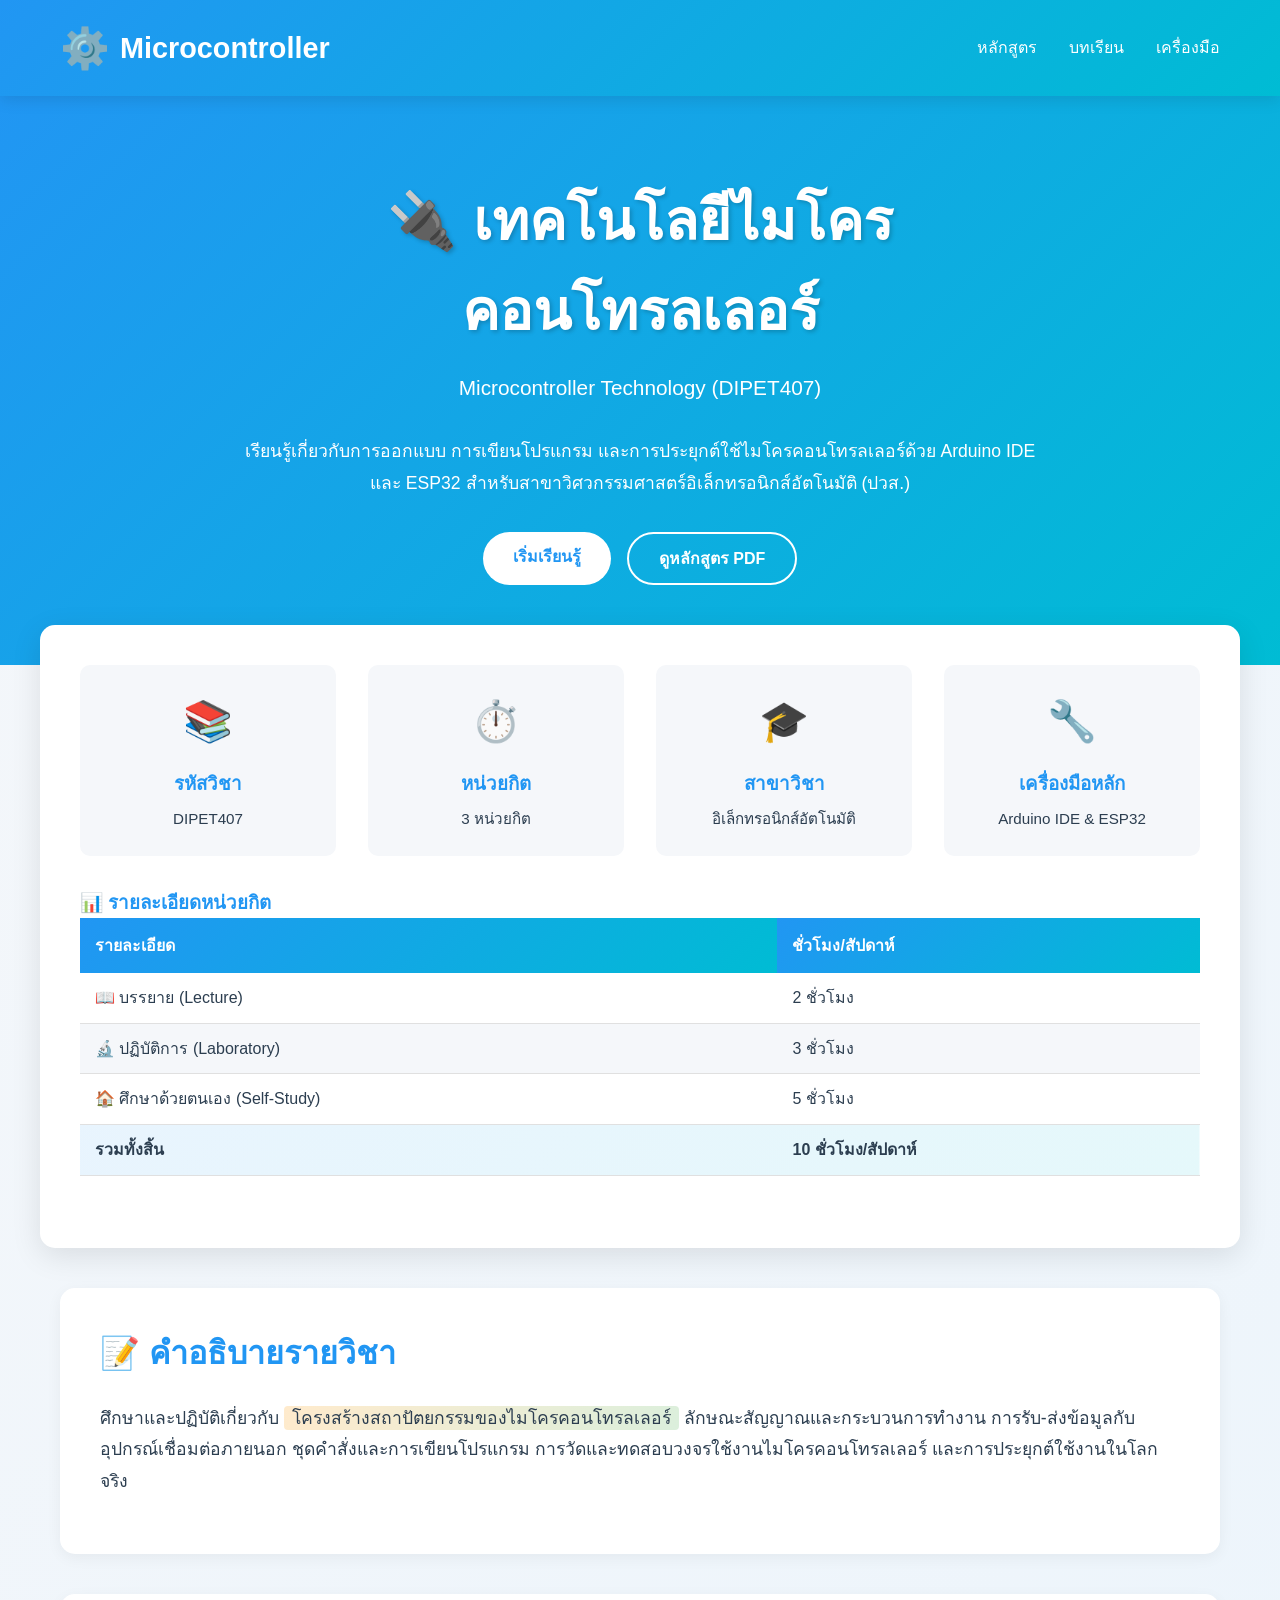
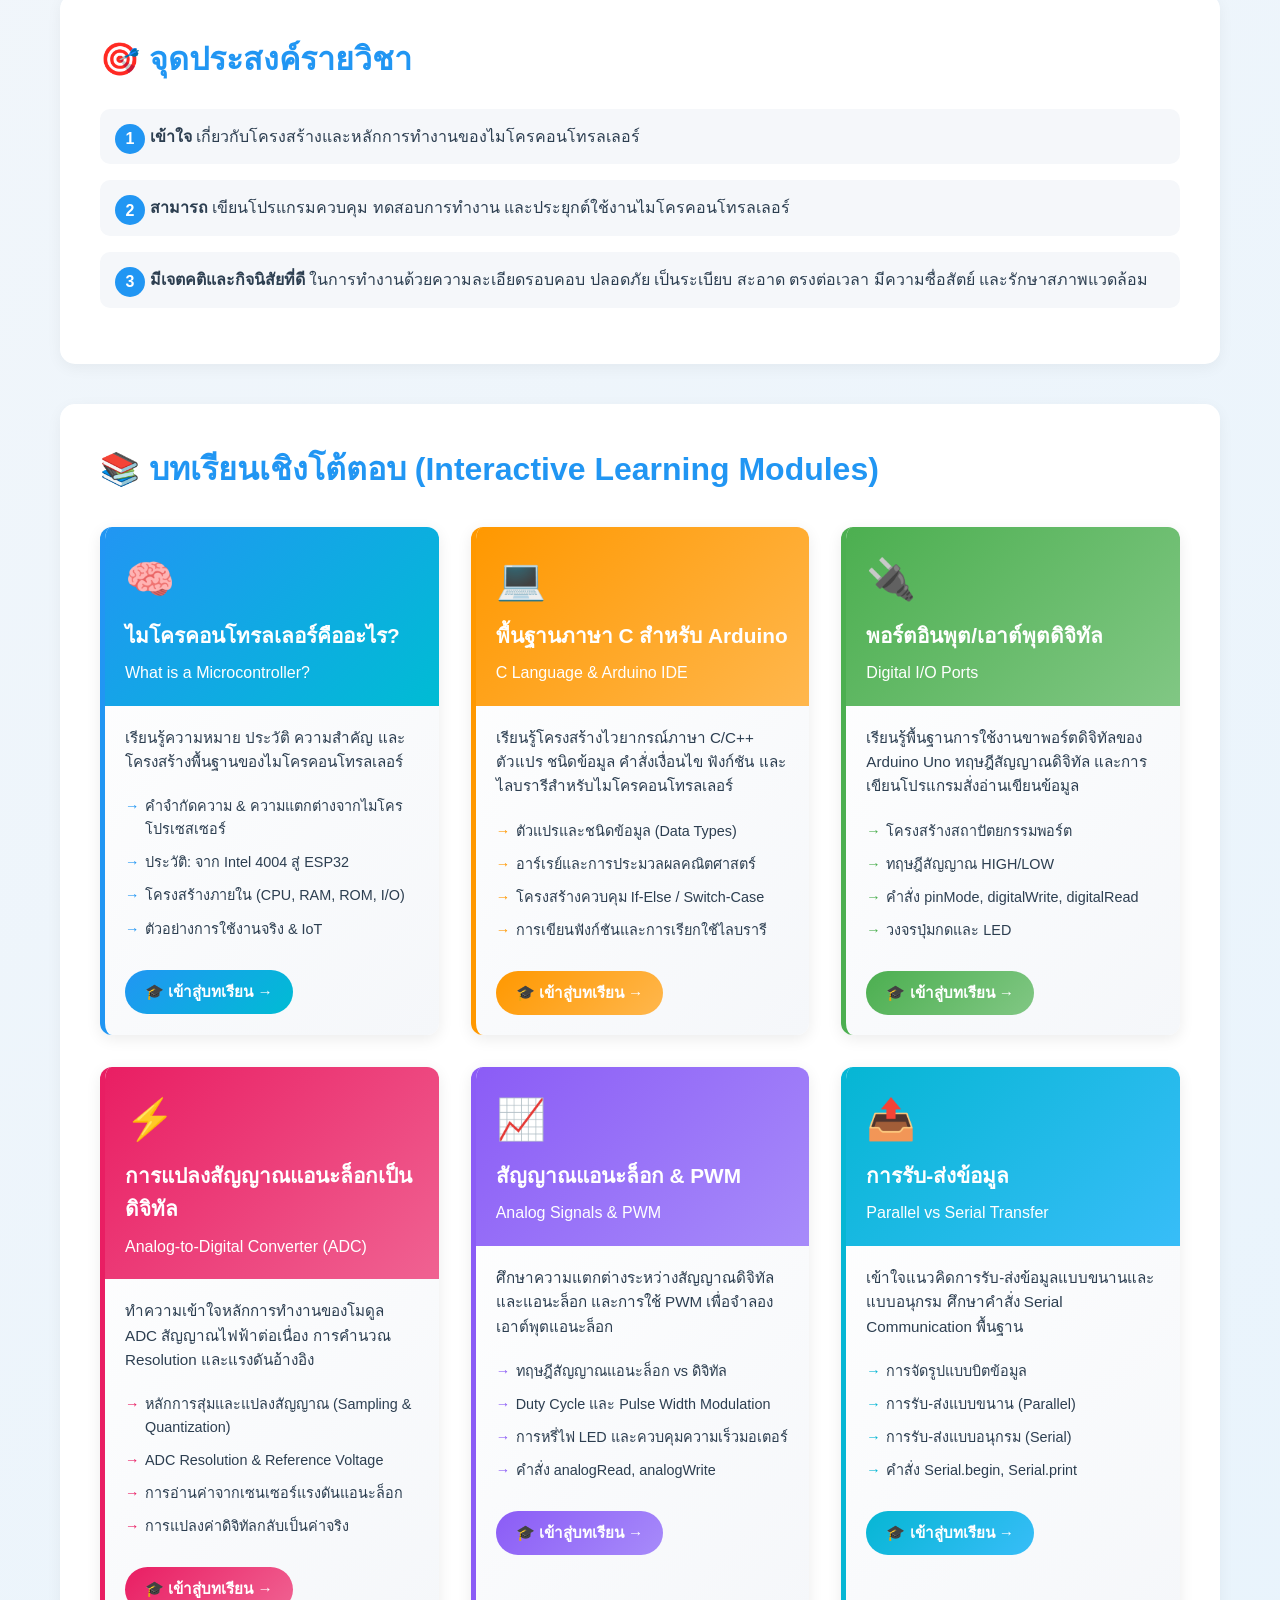
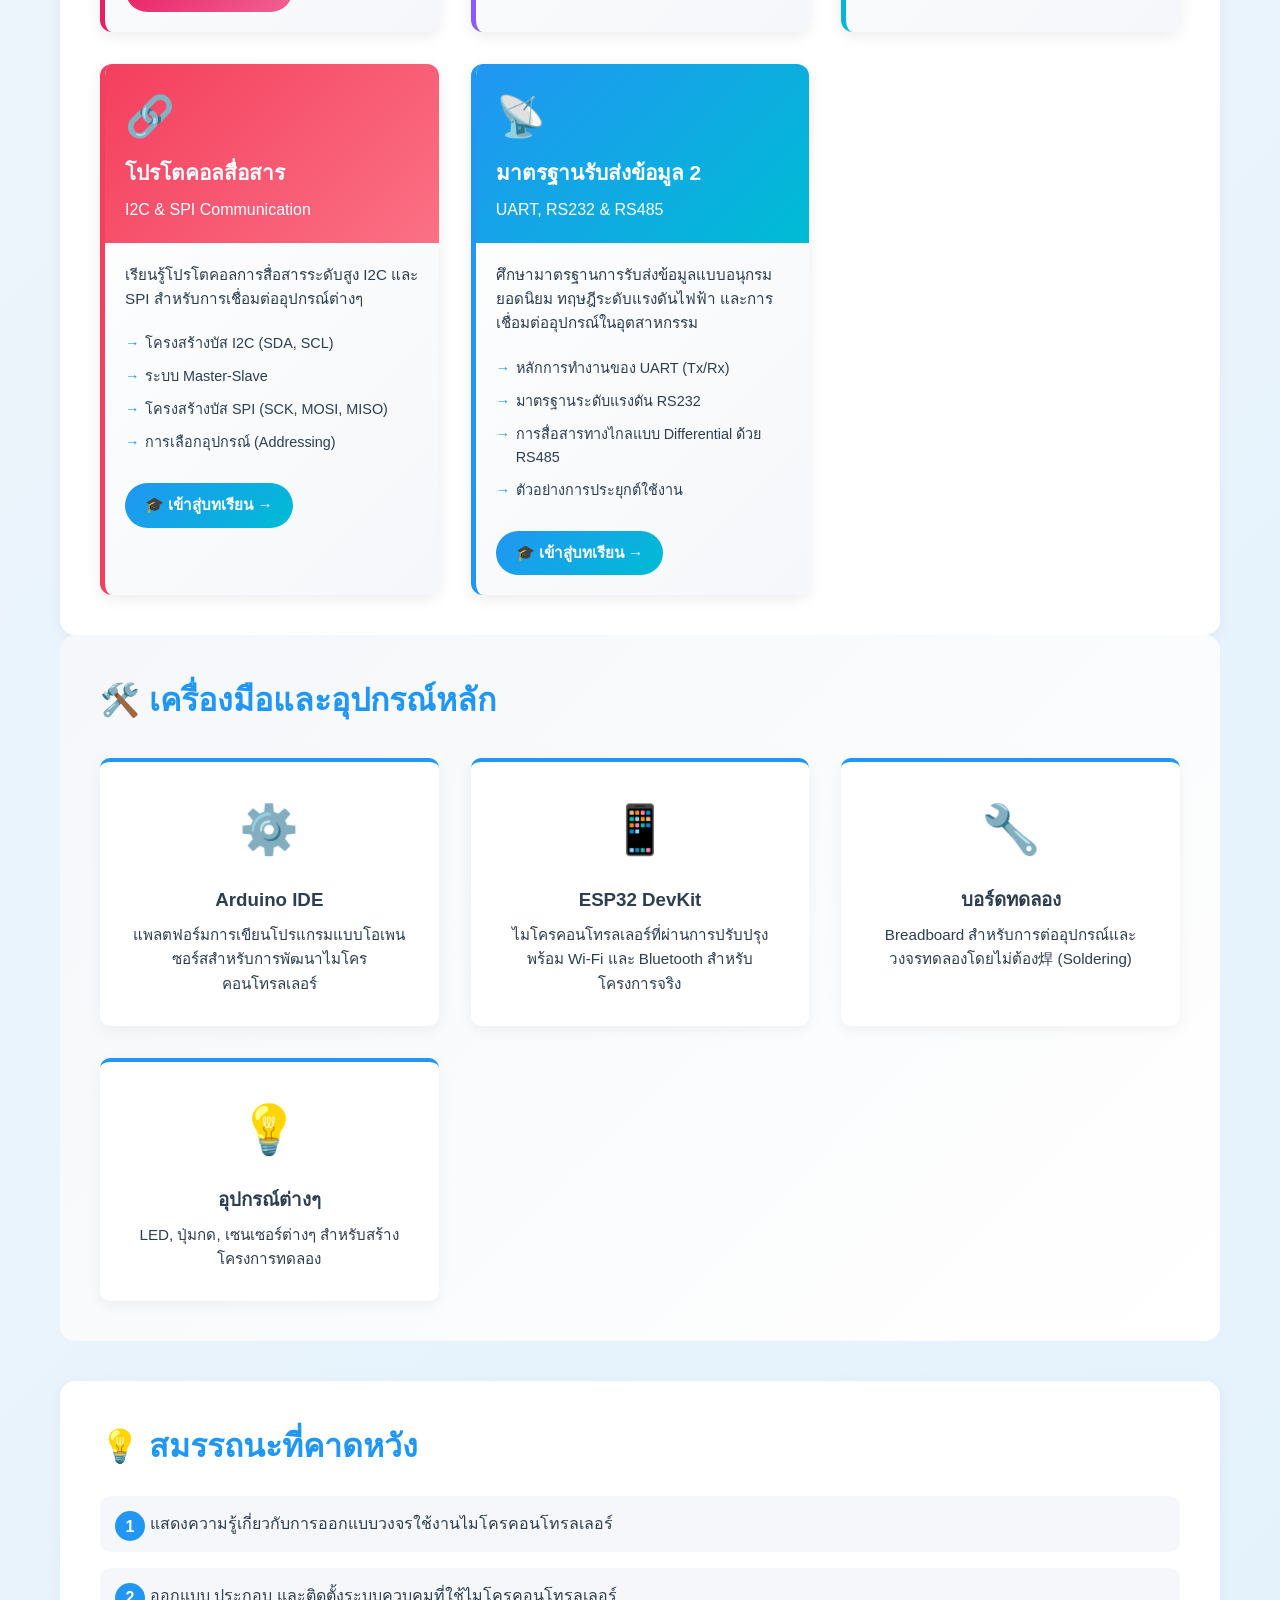
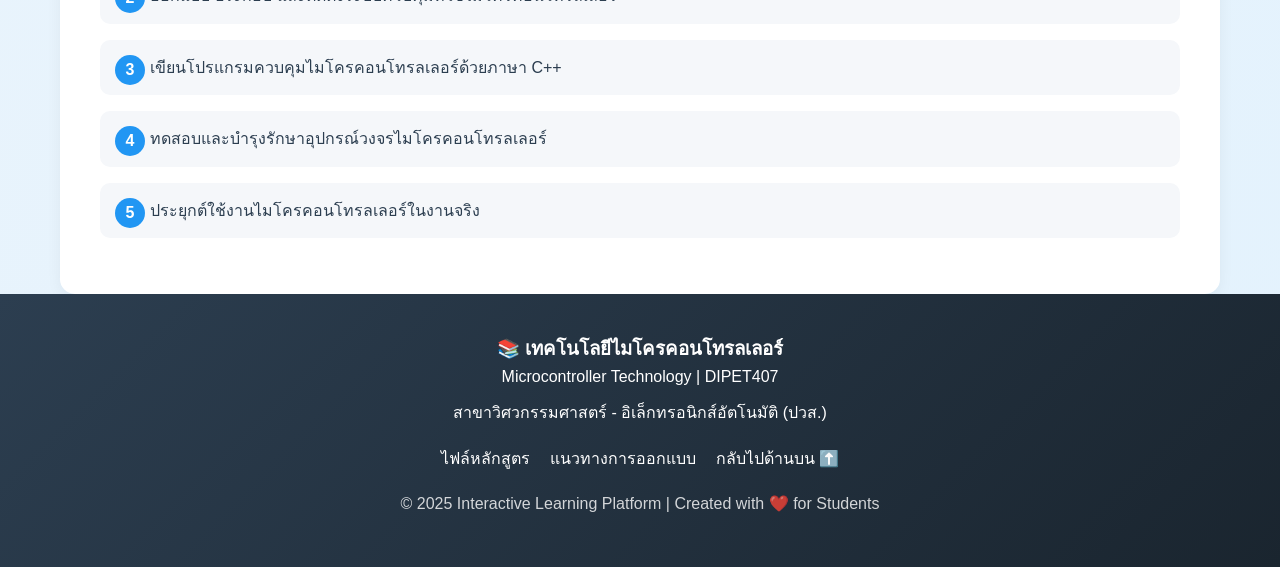
==== commit 7bada0a9: "feat: add WhatIsMCU module and update course overview" ====
--- a/index.html
+++ b/index.html
@@ -866,6 +866,25 @@
         <section class="modules-section" id="modules">
             <h2 class="section-title">📚 บทเรียนเชิงโต้ตอบ (Interactive Learning Modules)</h2>
             <div class="modules-grid">
+                <!-- Module 0 -->
+                <div class="module-card">
+                    <div class="module-header">
+                        <div class="module-icon">🧠</div>
+                        <h3>ไมโครคอนโทรลเลอร์คืออะไร?</h3>
+                        <p>What is a Microcontroller?</p>
+                    </div>
+                    <div class="module-body">
+                        <p class="module-description">เรียนรู้ความหมาย ประวัติ ความสำคัญ และโครงสร้างพื้นฐานของไมโครคอนโทรลเลอร์</p>
+                        <ul class="module-topics">
+                            <li>คำจำกัดความ & ความแตกต่างจากไมโครโปรเซสเซอร์</li>
+                            <li>ประวัติ: จาก Intel 4004 สู่ ESP32</li>
+                            <li>โครงสร้างภายใน (CPU, RAM, ROM, I/O)</li>
+                            <li>ตัวอย่างการใช้งานจริง & IoT</li>
+                        </ul>
+                        <a href="WhatIsMCU/index.html" class="module-link">🎓 เข้าสู่บทเรียน →</a>
+                    </div>
+                </div>
+
                 <!-- Module 1 -->
                 <div class="module-card">
                     <div class="module-header">
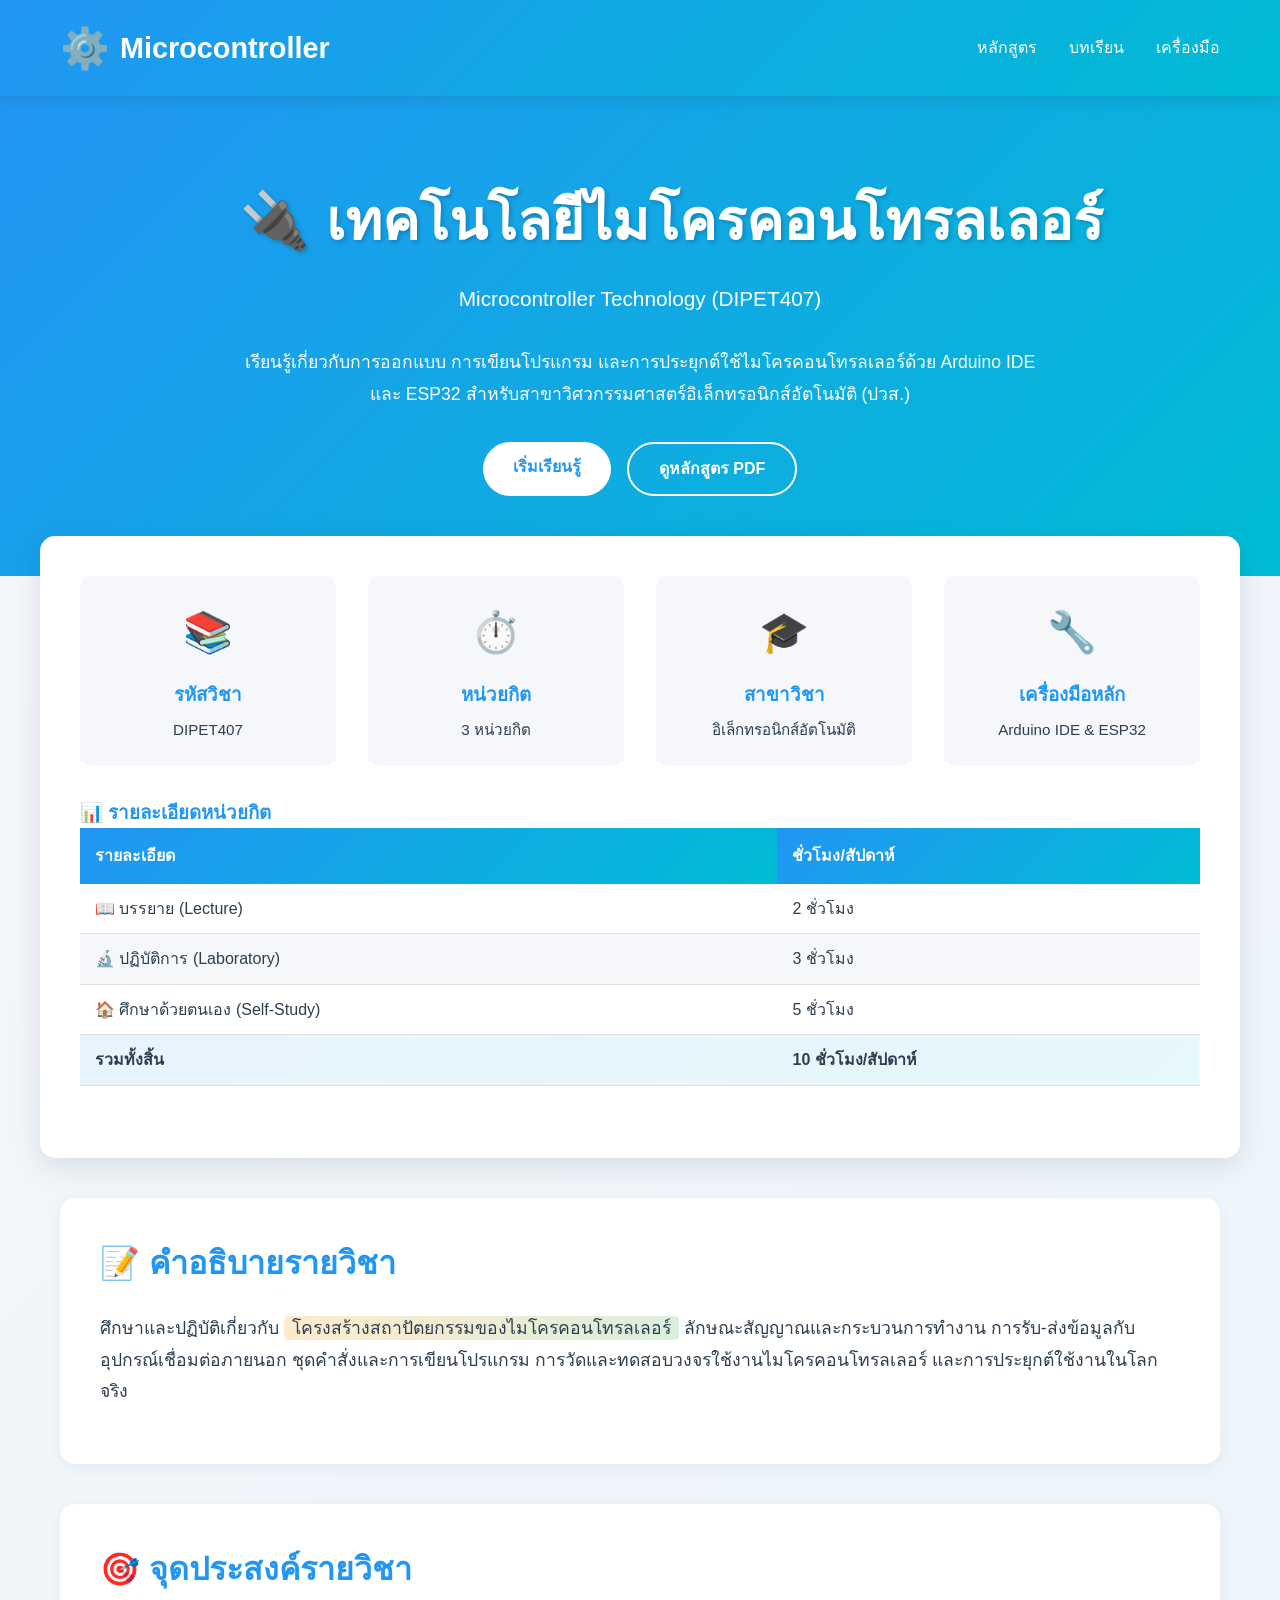
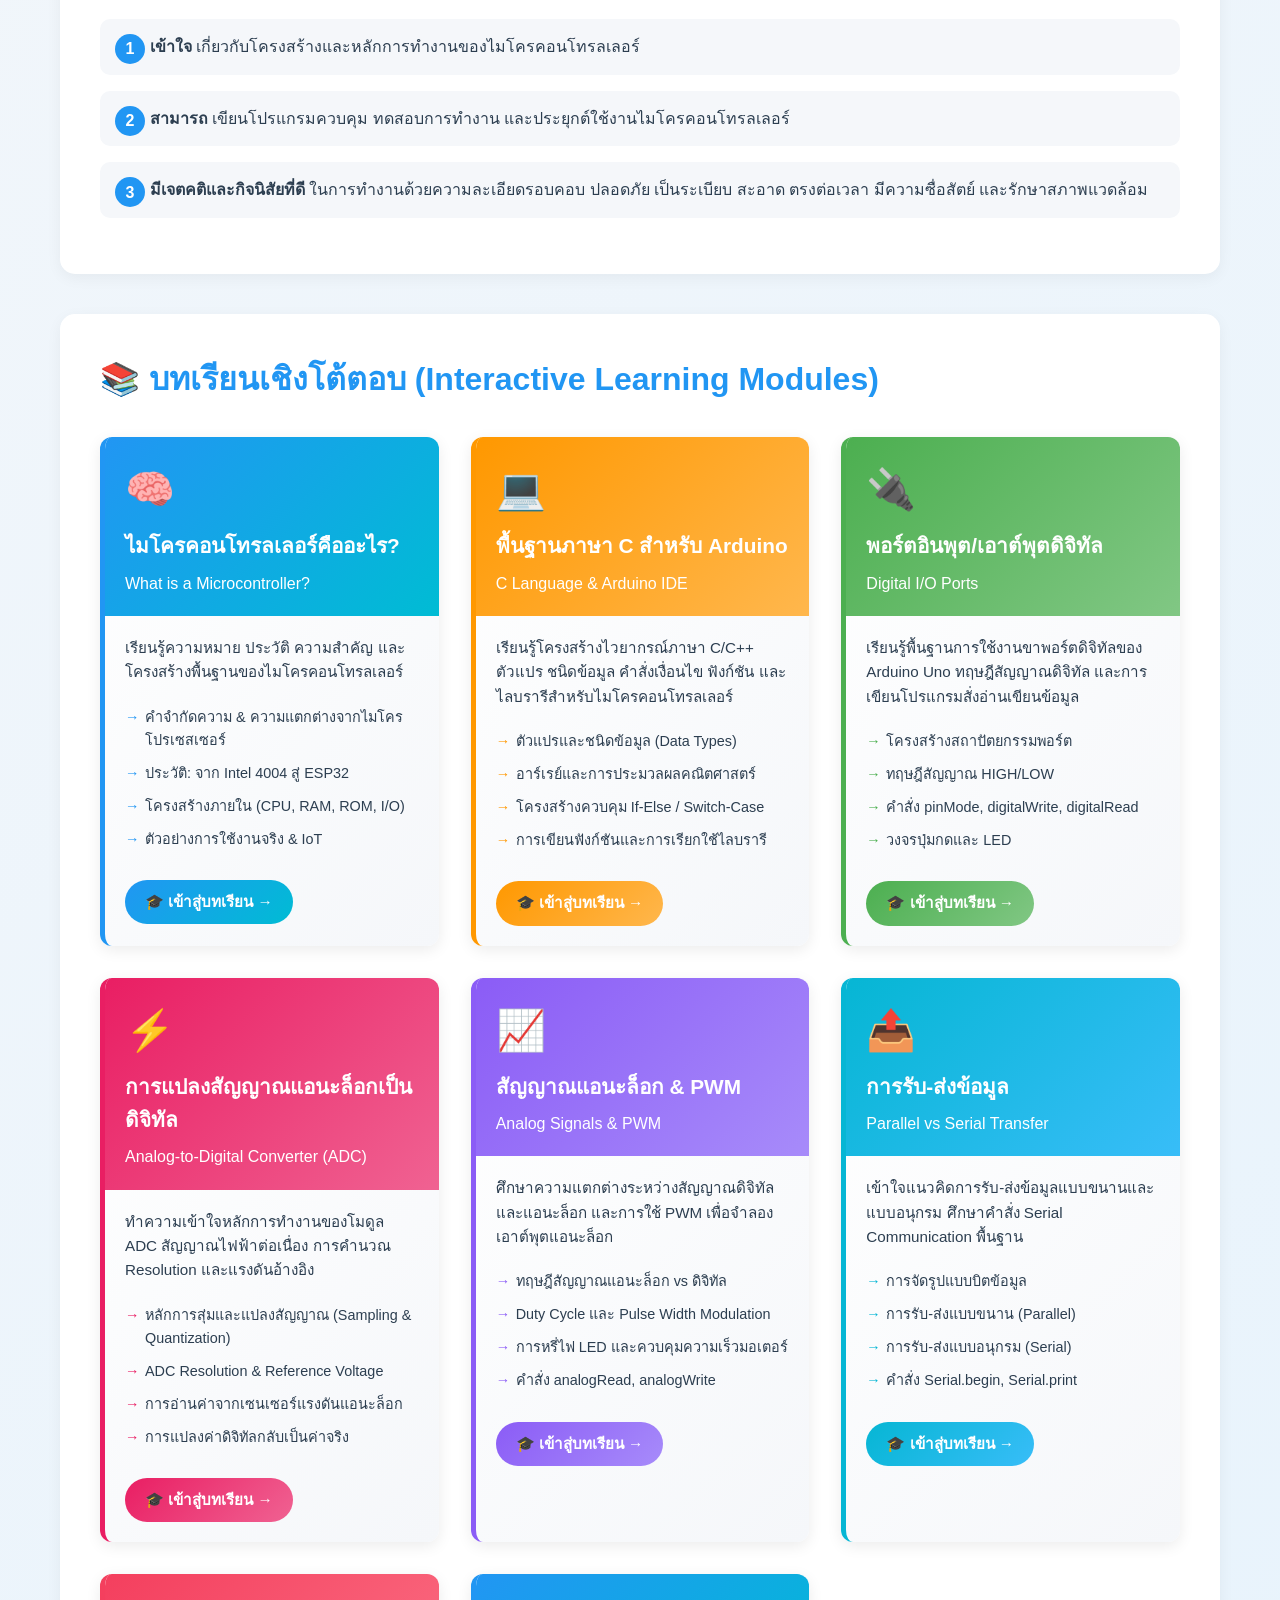
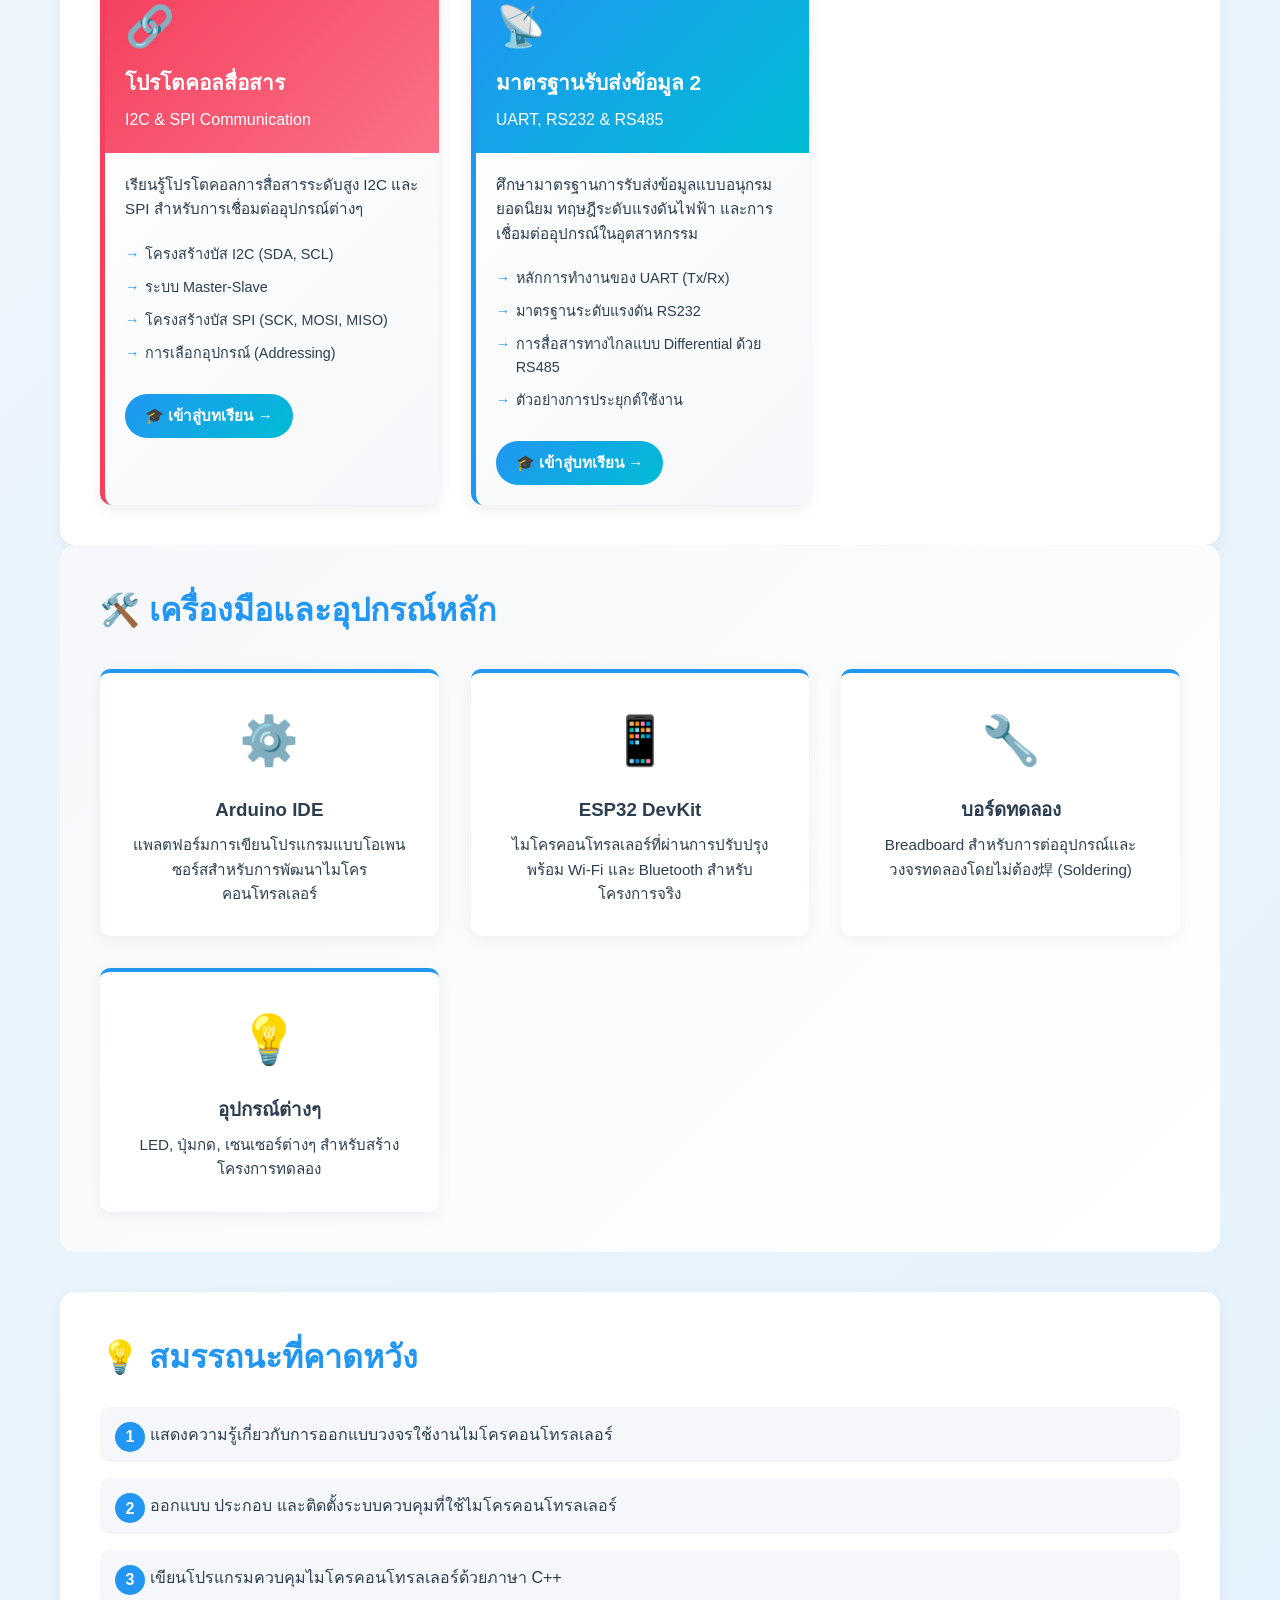
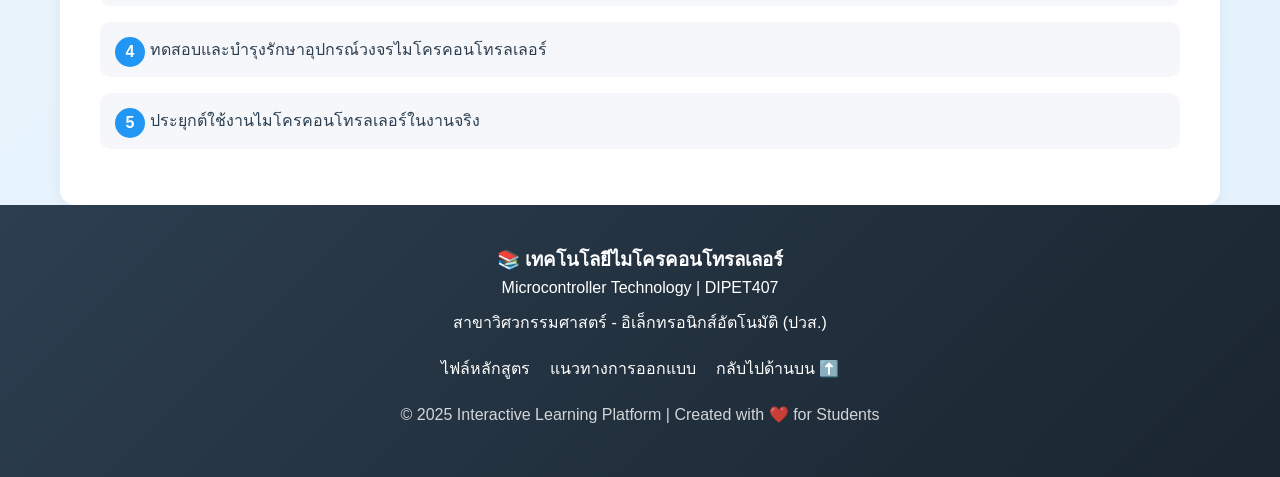
==== commit f73a64b5: "style: force hero heading to single line on desktop" ====
--- a/index.html
+++ b/index.html
@@ -119,6 +119,8 @@
             margin-bottom: 1rem;
             text-shadow: 2px 2px 4px rgba(0, 0, 0, 0.2);
             animation: slideInUp 0.8s ease-out;
+            word-break: keep-all;
+            white-space: nowrap;
         }
 
         @keyframes slideInUp {
@@ -640,6 +642,8 @@
         @media (max-width: 768px) {
             .hero h1 {
                 font-size: 2.5rem;
+                white-space: normal;
+                word-break: break-word;
             }
 
             .hero-subtitle {
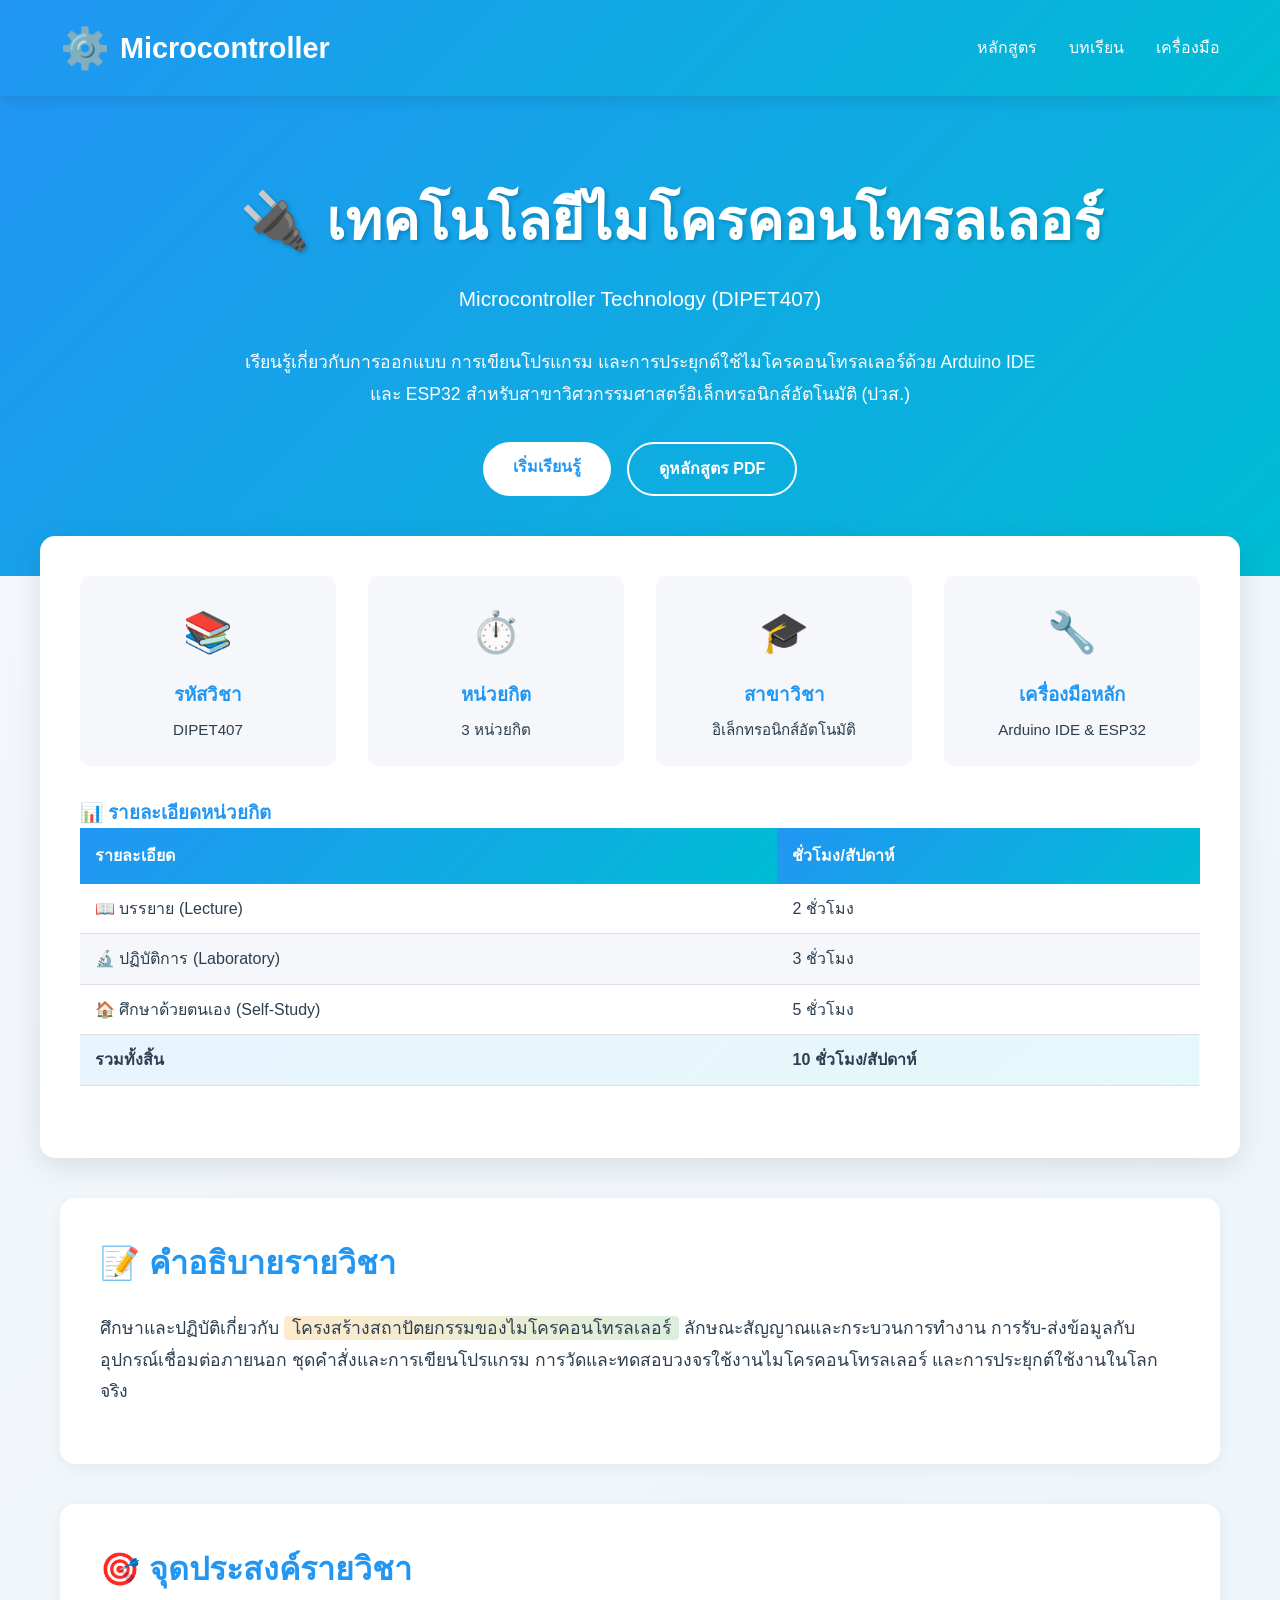
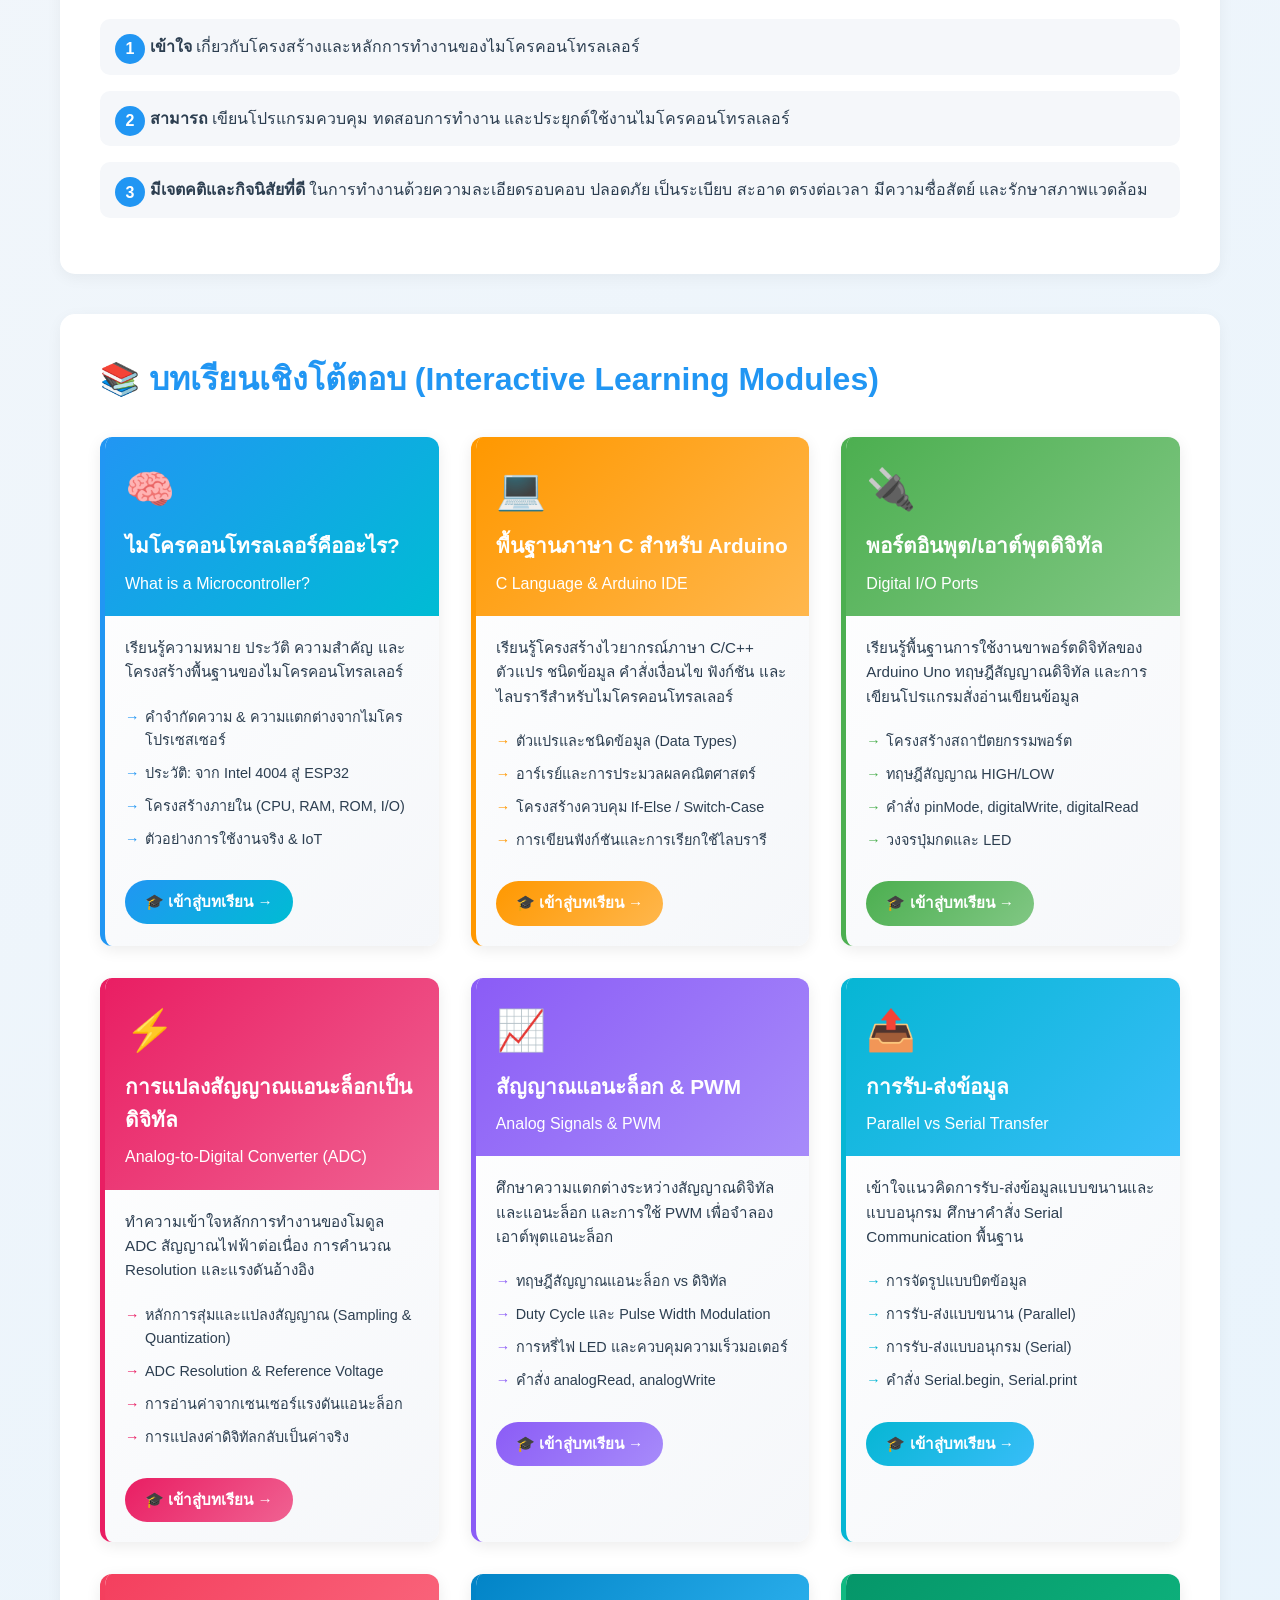
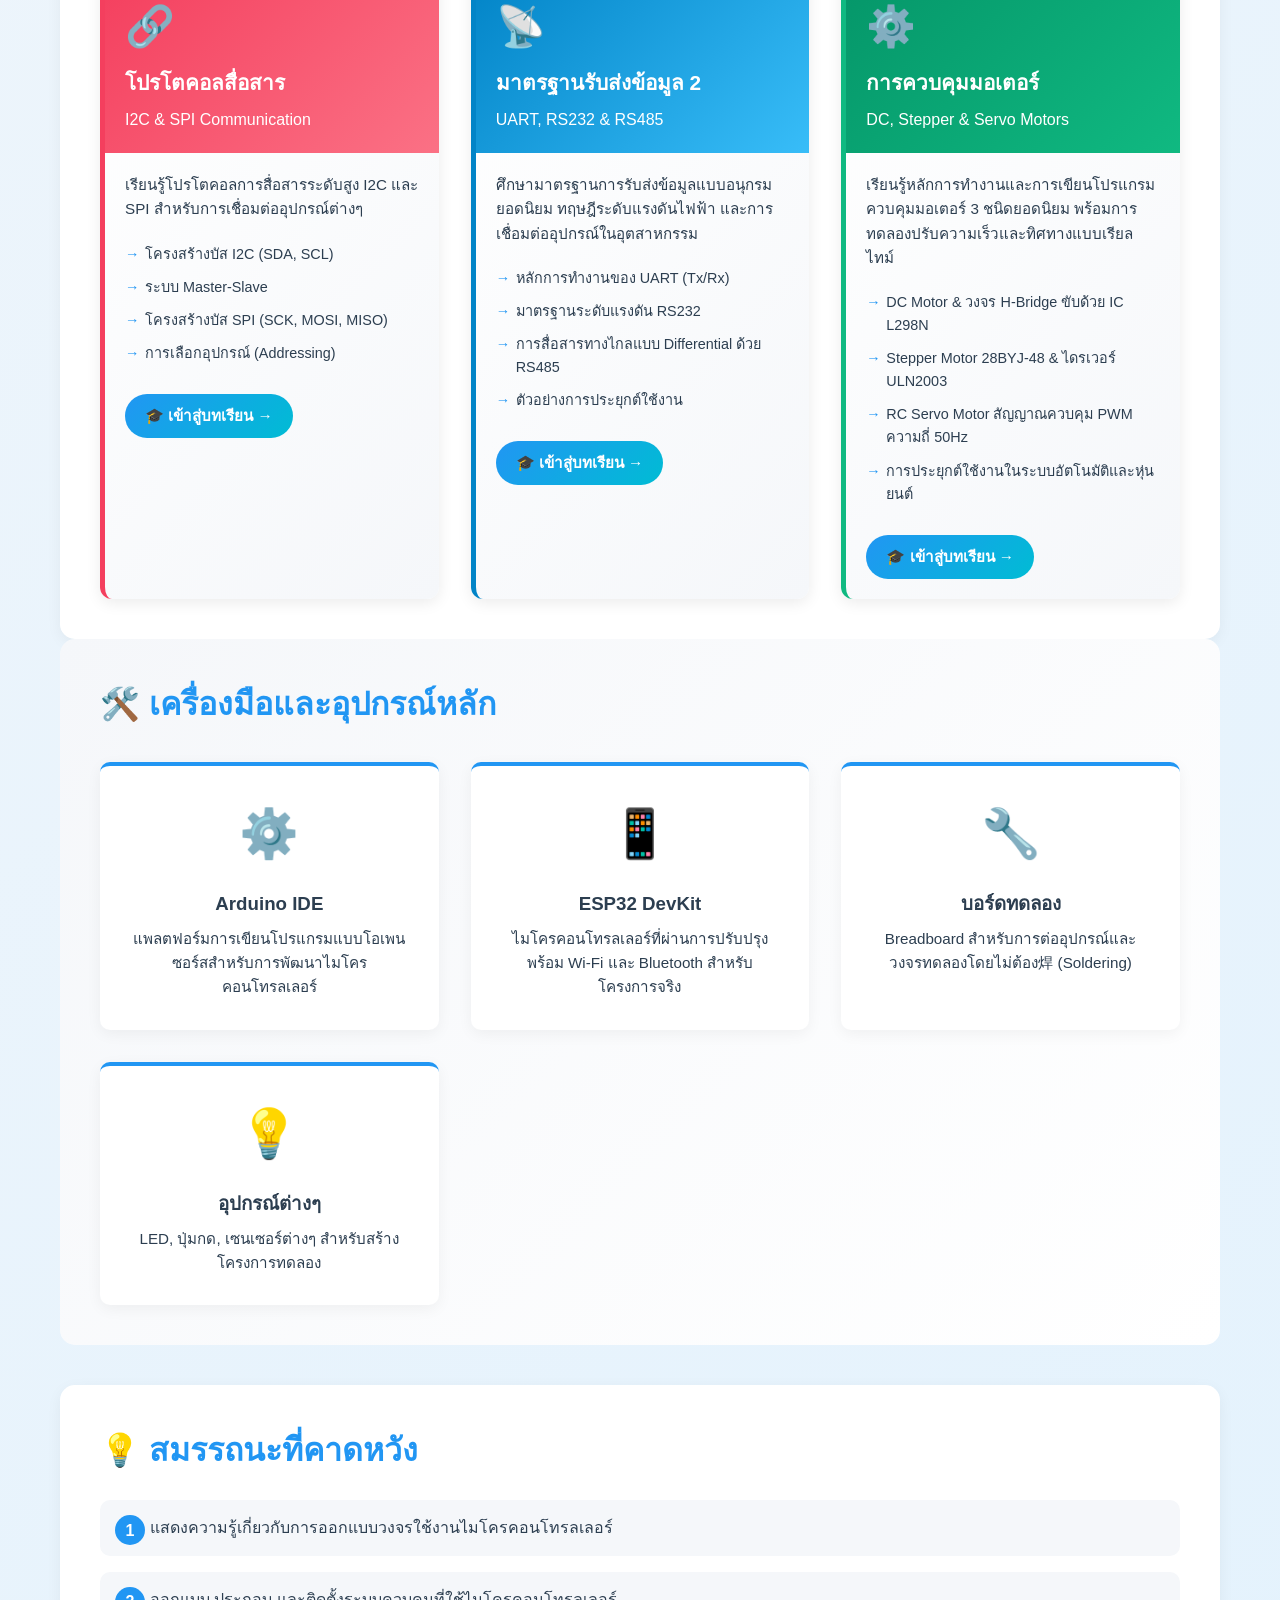
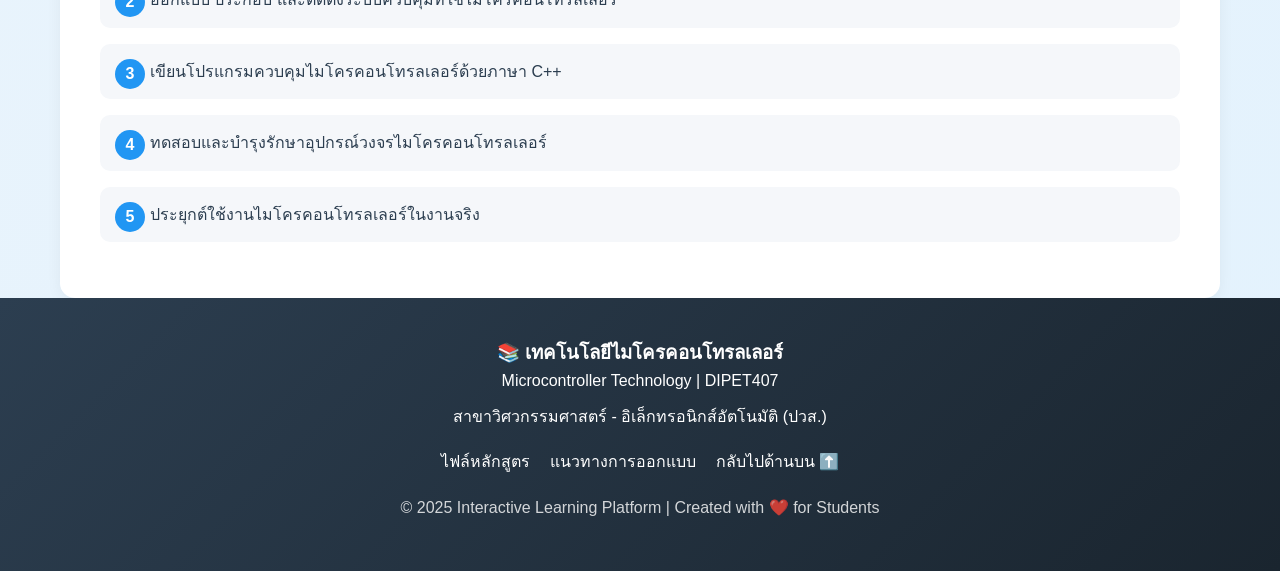
==== commit 780efd45: "Add Module 8: Motor Control (DC Motor L298N, Stepper 28BYJ-48 ULN2003, Servo SG90) with interactive " ====
--- a/index.html
+++ b/index.html
@@ -348,6 +348,14 @@
             border-left-color: #f43f5e;
         }
 
+        .module-card:nth-child(8) {
+            border-left-color: #0284c7;
+        }
+
+        .module-card:nth-child(9) {
+            border-left-color: #10b981;
+        }
+
         .module-card:hover {
             transform: translateY(-10px);
             box-shadow: 0 12px 30px rgba(0, 0, 0, 0.15);
@@ -381,6 +389,14 @@
 
         .module-card:nth-child(7) .module-header {
             background: linear-gradient(135deg, #f43f5e 0%, #fb7185 100%);
+        }
+
+        .module-card:nth-child(8) .module-header {
+            background: linear-gradient(135deg, #0284c7 0%, #38bdf8 100%);
+        }
+
+        .module-card:nth-child(9) .module-header {
+            background: linear-gradient(135deg, #059669 0%, #10b981 100%);
         }
 
         .module-icon {
@@ -1021,6 +1037,25 @@
                         <a href="DataSerial2/index.html" class="module-link">🎓 เข้าสู่บทเรียน →</a>
                     </div>
                 </div>
+
+                <!-- Module 8 -->
+                <div class="module-card">
+                    <div class="module-header">
+                        <div class="module-icon">⚙️</div>
+                        <h3>การควบคุมมอเตอร์</h3>
+                        <p>DC, Stepper & Servo Motors</p>
+                    </div>
+                    <div class="module-body">
+                        <p class="module-description">เรียนรู้หลักการทำงานและการเขียนโปรแกรมควบคุมมอเตอร์ 3 ชนิดยอดนิยม พร้อมการทดลองปรับความเร็วและทิศทางแบบเรียลไทม์</p>
+                        <ul class="module-topics">
+                            <li>DC Motor & วงจร H-Bridge ขับด้วย IC L298N</li>
+                            <li>Stepper Motor 28BYJ-48 & ไดรเวอร์ ULN2003</li>
+                            <li>RC Servo Motor สัญญาณควบคุม PWM ความถี่ 50Hz</li>
+                            <li>การประยุกต์ใช้งานในระบบอัตโนมัติและหุ่นยนต์</li>
+                        </ul>
+                        <a href="Motors/index.html" class="module-link">🎓 เข้าสู่บทเรียน →</a>
+                    </div>
+                </div>
             </div>
         </section>
 
